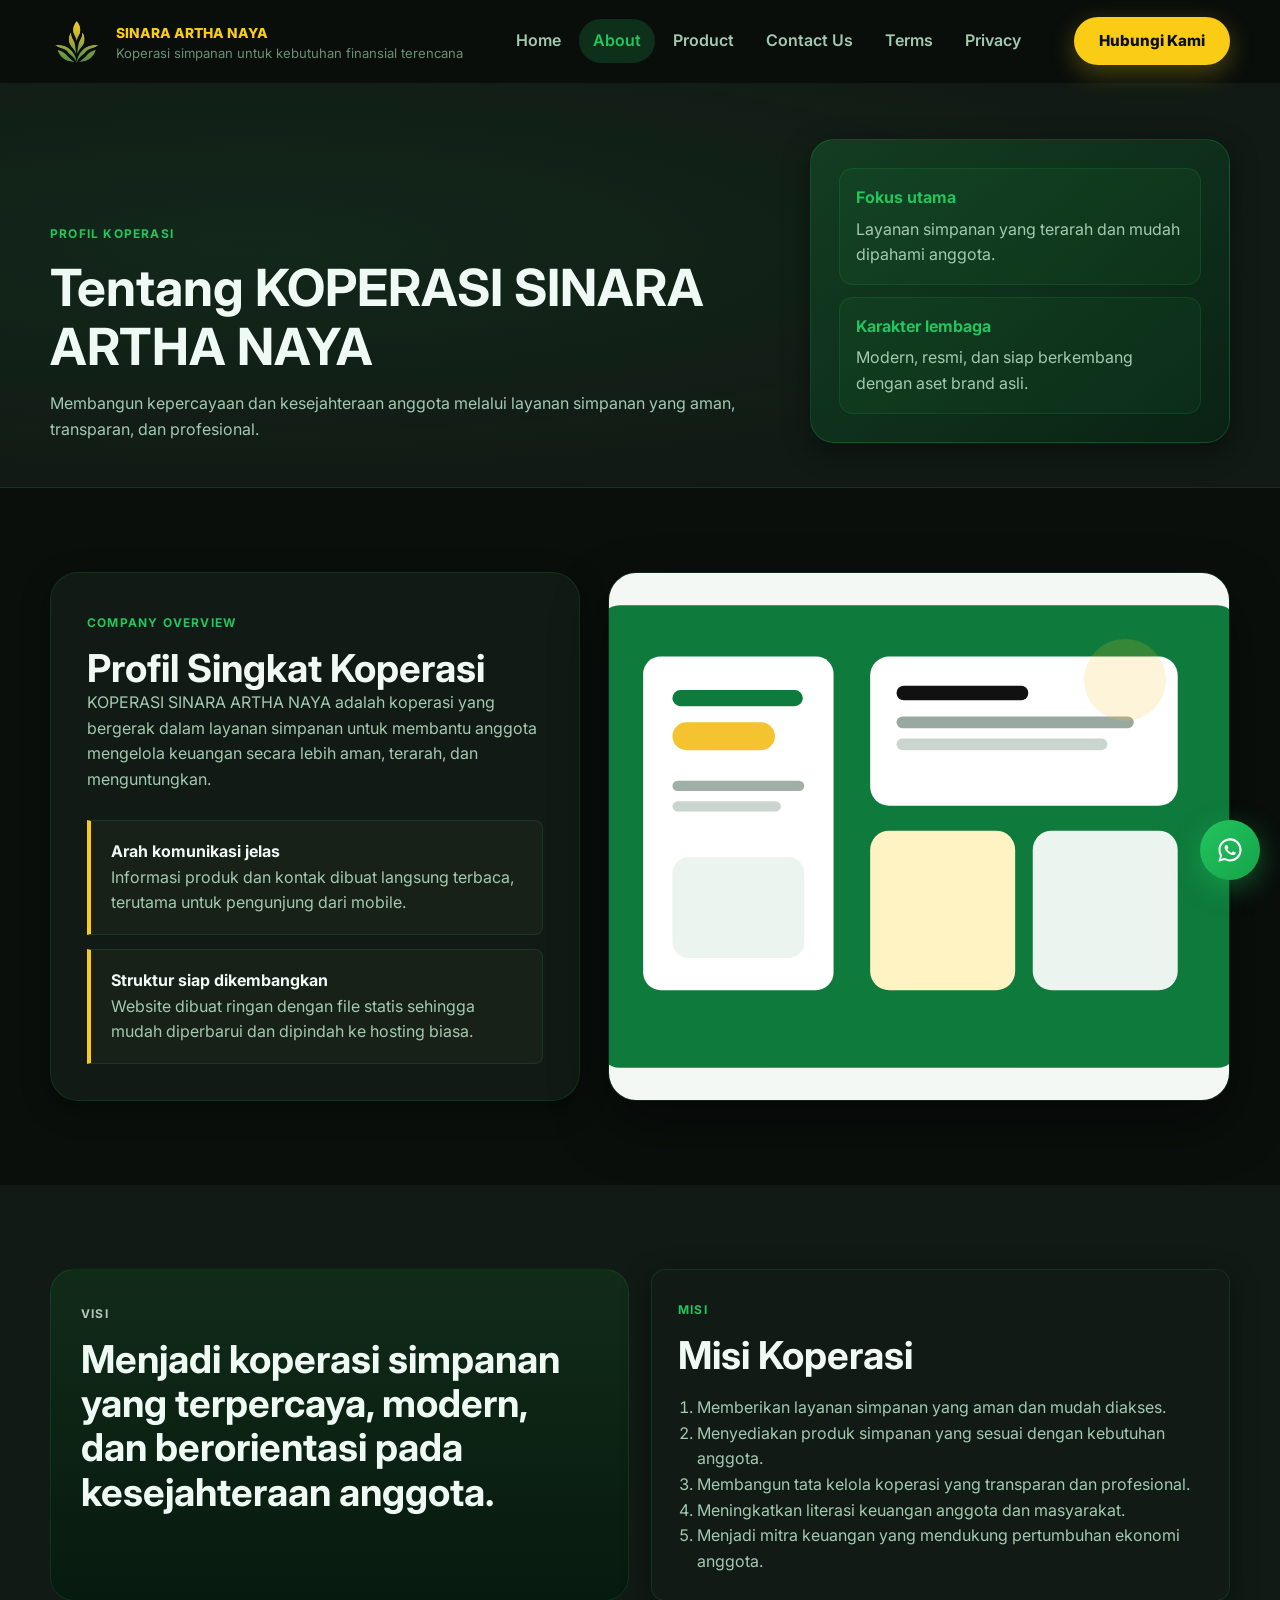
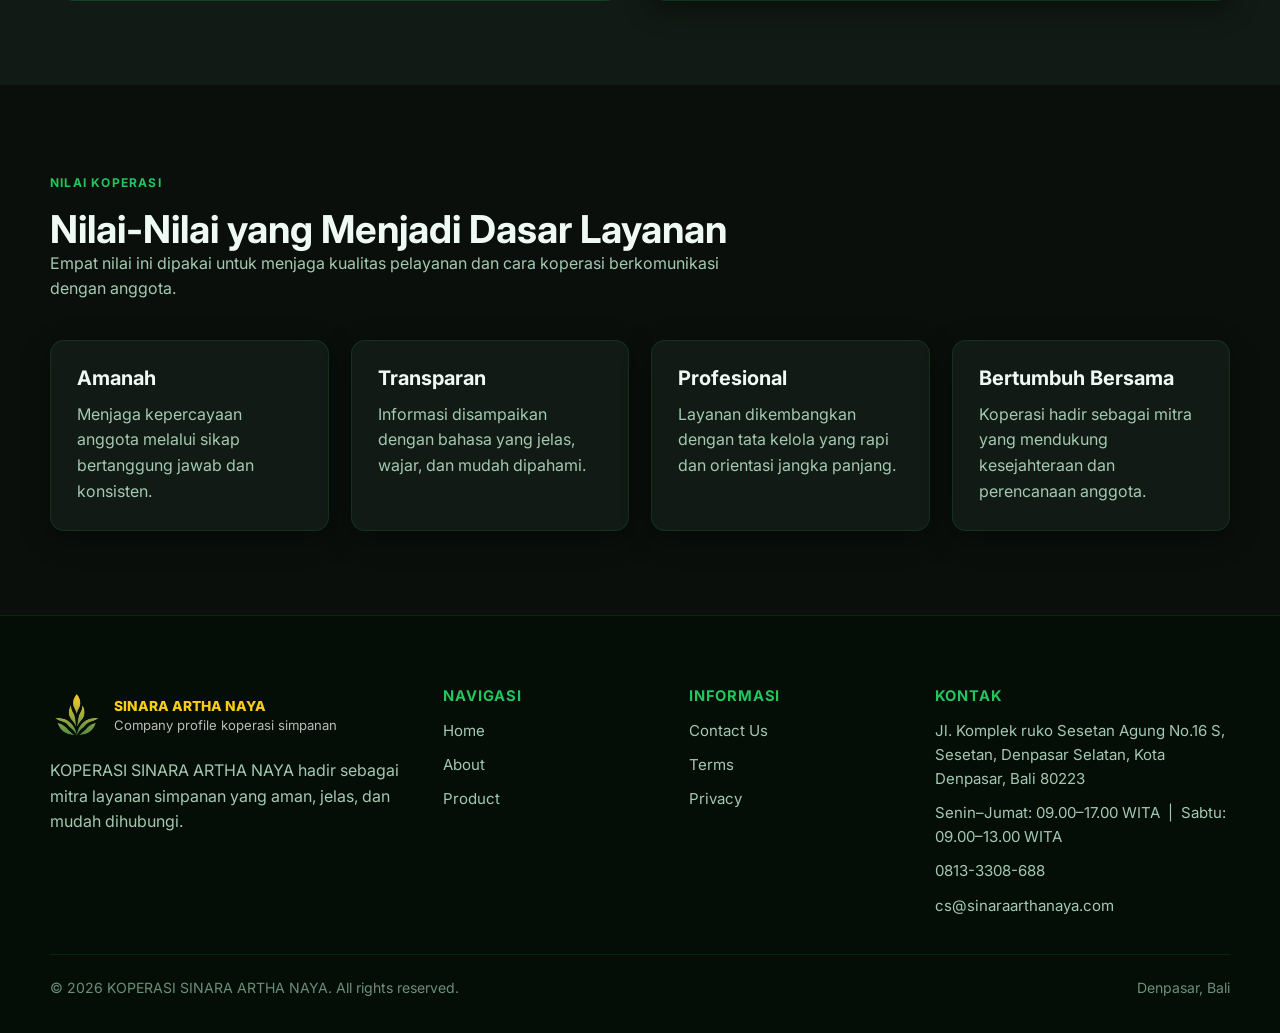
==== about.html @ d86b5fc8 "vfront end ver 1.0" ====
<!DOCTYPE html>
<html lang="id">
<head>
  <meta charset="UTF-8">
  <meta name="viewport" content="width=device-width, initial-scale=1.0">
  <title>About - KOPERASI SINARA ARTHA NAYA</title>
  <meta name="description" content="Pelajari profil, visi, misi, dan nilai-nilai KOPERASI SINARA ARTHA NAYA sebagai koperasi simpanan yang aman dan terpercaya.">
  <link rel="preconnect" href="https://fonts.googleapis.com">
  <link rel="preconnect" href="https://fonts.gstatic.com" crossorigin>
  <link href="https://fonts.googleapis.com/css2?family=Inter:wght@400;500;600;700;800&family=Poppins:wght@600;700&display=swap" rel="stylesheet">
  <link rel="stylesheet" href="css/style.css">
</head>
<body data-page="about">
  <a class="skip-link" href="#main-content">Lewati ke konten utama</a>
  <div class="page-shell">
    <div id="site-header-placeholder"></div>
    <main id="main-content">
      <section class="page-hero">
        <div class="container page-hero-grid">
          <div>
            <span class="eyebrow">Profil Koperasi</span>
            <h1>Tentang KOPERASI SINARA ARTHA NAYA</h1>
            <p style="margin-top:16px;max-width:700px;">Membangun kepercayaan dan kesejahteraan anggota melalui layanan simpanan yang aman, transparan, dan profesional.</p>
          </div>
          <aside class="page-hero-card">
            <div class="metric-stack">
              <div class="metric"><strong>Fokus utama</strong><p>Layanan simpanan yang terarah dan mudah dipahami anggota.</p></div>
              <div class="metric"><strong>Karakter lembaga</strong><p>Modern, resmi, dan siap berkembang dengan aset brand asli.</p></div>
            </div>
          </aside>
        </div>
      </section>
      <section class="section">
        <div class="container split-band">
          <div class="about-panel">
            <span class="eyebrow">Company Overview</span>
            <h2>Profil Singkat Koperasi</h2>
            <p>KOPERASI SINARA ARTHA NAYA adalah koperasi yang bergerak dalam layanan simpanan untuk membantu anggota mengelola keuangan secara lebih aman, terarah, dan menguntungkan.</p>
            <div class="feature-list" style="margin-top:28px;">
              <div class="feature-item"><strong class="text-strong">Arah komunikasi jelas</strong><p>Informasi produk dan kontak dibuat langsung terbaca, terutama untuk pengunjung dari mobile.</p></div>
              <div class="feature-item"><strong class="text-strong">Struktur siap dikembangkan</strong><p>Website dibuat ringan dengan file statis sehingga mudah diperbarui dan dipindah ke hosting biasa.</p></div>
            </div>
          </div>
          <div class="media-panel">
            <img src="assets/images/about-visual.svg" alt="Visual placeholder area untuk menampilkan foto kantor atau layanan koperasi" loading="lazy">
          </div>
        </div>
      </section>
      <section class="section section-muted">
        <div class="container grid-2">
          <article class="quote-block">
            <span class="eyebrow" style="color:rgba(255,255,255,0.72);">Visi</span>
            <h2>Menjadi koperasi simpanan yang terpercaya, modern, dan berorientasi pada kesejahteraan anggota.</h2>
          </article>
          <article class="card">
            <span class="eyebrow">Misi</span>
            <h2 style="margin-bottom:18px;">Misi Koperasi</h2>
            <ol>
              <li>Memberikan layanan simpanan yang aman dan mudah diakses.</li>
              <li>Menyediakan produk simpanan yang sesuai dengan kebutuhan anggota.</li>
              <li>Membangun tata kelola koperasi yang transparan dan profesional.</li>
              <li>Meningkatkan literasi keuangan anggota dan masyarakat.</li>
              <li>Menjadi mitra keuangan yang mendukung pertumbuhan ekonomi anggota.</li>
            </ol>
          </article>
        </div>
      </section>
      <section class="section">
        <div class="container">
          <div class="section-header">
            <span class="eyebrow">Nilai Koperasi</span>
            <h2>Nilai-Nilai yang Menjadi Dasar Layanan</h2>
            <p>Empat nilai ini dipakai untuk menjaga kualitas pelayanan dan cara koperasi berkomunikasi dengan anggota.</p>
          </div>
          <div class="grid-4">
            <article class="card"><h3>Amanah</h3><p style="margin-top:12px;">Menjaga kepercayaan anggota melalui sikap bertanggung jawab dan konsisten.</p></article>
            <article class="card"><h3>Transparan</h3><p style="margin-top:12px;">Informasi disampaikan dengan bahasa yang jelas, wajar, dan mudah dipahami.</p></article>
            <article class="card"><h3>Profesional</h3><p style="margin-top:12px;">Layanan dikembangkan dengan tata kelola yang rapi dan orientasi jangka panjang.</p></article>
            <article class="card"><h3>Bertumbuh Bersama</h3><p style="margin-top:12px;">Koperasi hadir sebagai mitra yang mendukung kesejahteraan dan perencanaan anggota.</p></article>
          </div>
        </div>
      </section>
    </main>
    <div id="site-footer-placeholder"></div>
  </div>
  <a class="whatsapp-float" data-default-whatsapp href="#" aria-label="Hubungi via WhatsApp">
    <svg viewBox="0 0 24 24" fill="currentColor" aria-hidden="true"><path d="M19.05 4.91A9.82 9.82 0 0 0 12.03 2C6.58 2 2.14 6.43 2.14 11.9c0 1.75.46 3.45 1.33 4.95L2 22l5.3-1.39a9.82 9.82 0 0 0 4.72 1.21h.01c5.45 0 9.89-4.43 9.89-9.9 0-2.64-1.03-5.11-2.87-6.99ZM12.03 20.1h-.01a8.2 8.2 0 0 1-4.16-1.14l-.3-.18-3.14.82.84-3.06-.2-.31a8.13 8.13 0 0 1-1.25-4.34c0-4.49 3.66-8.14 8.17-8.14 2.18 0 4.22.84 5.76 2.39a8.08 8.08 0 0 1 2.38 5.75c0 4.49-3.67 8.15-8.09 8.15Zm4.47-6.11c-.24-.12-1.42-.7-1.64-.78-.22-.08-.38-.12-.54.12-.16.23-.62.78-.76.94-.14.16-.28.18-.52.06-.24-.12-1-.37-1.91-1.17-.7-.63-1.17-1.41-1.31-1.65-.14-.23-.01-.36.11-.47.11-.11.24-.28.36-.42.12-.14.16-.24.24-.39.08-.16.04-.29-.02-.41-.06-.12-.54-1.3-.74-1.78-.2-.48-.4-.41-.54-.42h-.46c-.16 0-.41.06-.62.29-.21.23-.82.8-.82 1.95 0 1.15.84 2.26.96 2.41.12.16 1.65 2.53 4 3.54.56.24 1 .38 1.34.49.56.18 1.07.15 1.48.09.45-.07 1.42-.58 1.62-1.15.2-.57.2-1.06.14-1.15-.06-.09-.22-.15-.46-.27Z"/></svg>
  </a>
  <script src="js/main.js"></script>
</body>
</html>
---- css/style.css ----
/* ============================================================
   SINARA ARTHA NAYA — Dark Mode Design System
   Pola Warna: Hijau · Kuning · Putih di atas Dark Background
   ============================================================ */

/* 1. Root Variables */
:root {
  /* Brand Colors */
  --color-primary:        #22c55e;   /* hijau cerah */
  --color-primary-dark:  #16a34a;   /* hijau gelap */
  --color-primary-glow:  rgba(34, 197, 94, 0.18);
  --color-secondary:     #facc15;   /* kuning emas */
  --color-secondary-soft:rgba(250, 204, 21, 0.14);
  --color-secondary-glow:rgba(250, 204, 21, 0.28);

  /* Dark Surface Scale */
  --bg-base:    #0a0f0c;   /* paling gelap — body */
  --bg-surface: #111a14;   /* card / panel */
  --bg-raised:  #182118;   /* raised card */
  --bg-inset:   #0d1510;   /* form input */

  /* Text */
  --text-primary:  #f0faf4;
  --text-secondary:#a3c9b0;
  --text-muted:    #6b8f77;

  /* Borders */
  --color-border:  rgba(34, 197, 94, 0.14);
  --color-border-hover: rgba(34, 197, 94, 0.32);

  /* Whites */
  --color-white: #ffffff;
  --color-dark:  #0a0f0c;

  /* Legacy aliases (keep components working) */
  --color-gray:      var(--text-secondary);
  --color-light-gray:var(--bg-surface);

  /* Shadows */
  --shadow-soft: 0 24px 56px rgba(0, 0, 0, 0.48);
  --shadow-card: 0 8px 28px rgba(0, 0, 0, 0.40);

  /* Shape */
  --radius-sm: 8px;
  --radius-md: 14px;
  --radius-lg: 20px;

  /* Layout */
  --header-height:    82px;
  --container-width:  1180px;
  --transition:       180ms ease;
}

/* 2. Reset */
*, *::before, *::after { box-sizing: border-box; }
html { scroll-behavior: smooth; }

body {
  margin: 0;
  font-family: "Inter", "Poppins", Arial, sans-serif;
  font-size: 16px;
  line-height: 1.6;
  color: var(--text-primary);
  background: var(--bg-base);
}

img { display: block; max-width: 100%; }
a   { color: inherit; text-decoration: none; }
button, input, select, textarea { font: inherit; }
button { cursor: pointer; }
textarea { resize: vertical; }

:focus-visible {
  outline: 2px solid var(--color-secondary);
  outline-offset: 2px;
}

/* 3. Skip Link */
.skip-link {
  position: absolute; left: 16px; top: -48px;
  z-index: 1000; padding: 10px 14px;
  background: var(--color-primary); color: var(--color-dark);
  border-radius: var(--radius-sm); font-weight: 700;
}
.skip-link:focus { top: 16px; }

/* 4. Layout */
.page-shell { min-height: 100vh; }

.container {
  width: min(calc(100% - 32px), var(--container-width));
  margin: 0 auto;
}

.section { padding: 84px 0; }

.section-muted { background: var(--bg-surface); }

.section-header {
  max-width: 680px;
  margin-bottom: 38px;
}

/* 5. Typography */
.eyebrow {
  display: inline-block;
  margin-bottom: 14px;
  font-size: 12px; font-weight: 700;
  letter-spacing: 1.2px; text-transform: uppercase;
  color: var(--color-primary);
}

h1, h2, h3 { margin: 0; line-height: 1.15; color: var(--text-primary); }
h1 { font-size: clamp(2.2rem, 4vw, 4.2rem); }
h2 { font-size: clamp(1.8rem, 3vw, 2.8rem); }
h3 { font-size: 1.25rem; }

p {
  margin: 0;
  color: var(--text-secondary);
}

ul, ol {
  margin: 0;
  padding-left: 1.2rem;
  color: var(--text-secondary);
}

/* 6. Buttons */
.btn-row { display: flex; flex-wrap: wrap; gap: 14px; }

.btn {
  display: inline-flex; align-items: center; justify-content: center;
  min-height: 48px; padding: 0 24px;
  border-radius: 999px; border: 1px solid transparent;
  font-weight: 700; font-size: 0.95rem;
  transition:
    transform var(--transition),
    background-color var(--transition),
    border-color var(--transition),
    color var(--transition),
    box-shadow var(--transition);
}
.btn:hover { transform: translateY(-2px); }

/* Primary = kuning */
.btn-primary {
  background: var(--color-secondary);
  color: #0a0f0c;
  box-shadow: 0 10px 28px var(--color-secondary-glow);
}
.btn-primary:hover {
  background: #fbbf24;
  box-shadow: 0 14px 36px rgba(250, 204, 21, 0.4);
}

/* Outline = hijau border */
.btn-outline {
  background: transparent;
  border-color: var(--color-border-hover);
  color: var(--color-primary);
}
.btn-outline:hover {
  border-color: var(--color-primary);
  background: var(--color-primary-glow);
}

/* Dark = hijau solid */
.btn-dark {
  background: var(--color-primary);
  color: #0a0f0c;
  font-weight: 800;
}
.btn-dark:hover {
  background: var(--color-primary-dark);
}

/* Tombol CTA di header navbar — kuning */
.nav-actions .btn-dark {
  background: var(--color-secondary);
  color: #0a0f0c;
  box-shadow: 0 8px 24px var(--color-secondary-glow);
}
.nav-actions .btn-dark:hover {
  background: #fbbf24;
  box-shadow: 0 12px 32px rgba(250, 204, 21, 0.42);
}

/* 7. Header */
.site-header {
  position: sticky; top: 0; z-index: 200;
  background: rgba(10, 15, 12, 0.88);
  backdrop-filter: blur(16px);
  border-bottom: 1px solid transparent;
  transition: box-shadow var(--transition), border-color var(--transition);
}
.site-header.is-scrolled {
  box-shadow: 0 8px 32px rgba(0, 0, 0, 0.5);
  border-color: var(--color-border);
}

.nav-shell {
  min-height: var(--header-height);
  display: grid;
  grid-template-columns: auto 1fr auto;
  gap: 18px;
  align-items: center;
}

.brand { display: inline-flex; align-items: center; gap: 14px; min-width: 0; }
.brand-mark { width: 52px; height: 52px; flex: 0 0 auto; }
.brand-copy { min-width: 0; }
.brand-name {
  font-size: 0.86rem; font-weight: 800;
  color: var(--color-secondary); text-transform: uppercase;
}
.brand-legal {
  display: block; font-size: 0.82rem;
  color: var(--text-muted); line-height: 1.3;
}

.nav-menu { display: flex; justify-content: center; gap: 4px; }

.nav-link {
  padding: 9px 14px; border-radius: 999px;
  font-weight: 600; color: var(--text-secondary);
  transition: background-color var(--transition), color var(--transition);
}
.nav-link:hover,
.nav-link[aria-current="page"] {
  color: var(--color-primary);
  background: var(--color-primary-glow);
}

.nav-actions { display: inline-flex; align-items: center; gap: 12px; }

.menu-toggle {
  display: none; width: 46px; height: 46px; padding: 0;
  border: 1px solid var(--color-border);
  border-radius: 999px; background: var(--bg-surface);
}
.menu-toggle-bar {
  display: block; width: 18px; height: 2px;
  margin: 4px auto;
  background: var(--text-primary);
  transition: transform var(--transition), opacity var(--transition);
}

.mobile-panel { display: none; }

/* 8. Hero */
.hero {
  position: relative; overflow: hidden;
  padding: 48px 0 96px;
  background:
    radial-gradient(ellipse 70% 60% at 80% 20%, rgba(34, 197, 94, 0.10), transparent),
    radial-gradient(ellipse 50% 40% at 10% 80%, rgba(250, 204, 21, 0.06), transparent),
    var(--bg-base);
}

/* subtle dot-grid pattern */
.hero::before {
  content: "";
  position: absolute; inset: 0;
  background-image: radial-gradient(circle, rgba(34,197,94,0.12) 1px, transparent 1px);
  background-size: 32px 32px;
  mask-image: radial-gradient(ellipse 80% 80% at 50% 50%, black, transparent);
  pointer-events: none;
}

/* grid lines */
.hero::after {
  content: "";
  position: absolute; inset: 0;
  background-image:
    linear-gradient(rgba(34,197,94,0.04) 1px, transparent 1px),
    linear-gradient(90deg, rgba(34,197,94,0.04) 1px, transparent 1px);
  background-size: 68px 68px;
  pointer-events: none;
}

.hero-grid {
  position: relative; z-index: 1;
  display: grid;
  grid-template-columns: minmax(0, 1.02fr) minmax(0, 0.98fr);
  gap: 40px; align-items: center;
}

.hero-copy { padding-top: 18px; }
.hero-copy p { margin-top: 20px; max-width: 580px; font-size: 1.06rem; }

.hero-badges { display: flex; flex-wrap: wrap; gap: 10px; margin: 28px 0 30px; }

.hero-badge {
  display: inline-flex; align-items: center; gap: 8px;
  min-height: 38px; padding: 0 16px;
  border-radius: 999px;
  background: rgba(34, 197, 94, 0.08);
  border: 1px solid var(--color-border);
  color: var(--color-primary); font-weight: 600; font-size: 0.9rem;
}

.hero-visual { position: relative; min-height: 580px; }

.hero-panel {
  position: relative; height: 100%; padding: 28px;
  border-radius: 28px;
  background: linear-gradient(145deg, #112a1a 0%, #0a1a0f 100%);
  border: 1px solid var(--color-border);
  color: var(--text-primary);
  box-shadow: var(--shadow-soft);
  overflow: hidden;
}

.hero-panel::before,
.hero-panel::after {
  content: ""; position: absolute; border-radius: 50%;
}
.hero-panel::before {
  width: 260px; height: 260px; top: -60px; right: -60px;
  background: radial-gradient(circle, rgba(250,204,21,0.12), transparent 70%);
}
.hero-panel::after {
  width: 180px; height: 180px; left: -70px; bottom: -50px;
  background: radial-gradient(circle, rgba(34,197,94,0.14), transparent 70%);
}

.hero-panel-inner {
  position: relative; z-index: 1;
  display: grid; gap: 18px; height: 100%;
}

.hero-card {
  padding: 18px;
  border-radius: var(--radius-md);
  background: rgba(34, 197, 94, 0.06);
  border: 1px solid var(--color-border);
}
.hero-card strong { color: var(--text-primary); }

.hero-product-stack { display: grid; gap: 12px; }

.hero-product {
  display: grid;
  grid-template-columns: 100px 1fr; gap: 14px;
  padding: 16px; border-radius: var(--radius-md);
  background: var(--bg-raised);
  border: 1px solid var(--color-border);
}
.hero-product-label {
  display: inline-flex; align-items: center; justify-content: center;
  border-radius: 10px;
  background: var(--color-secondary-soft);
  color: var(--color-secondary);
  font-size: 0.76rem; font-weight: 800; text-transform: uppercase;
}
.hero-product-name { color: var(--text-primary); font-size: 1rem; }
.hero-product p { color: var(--text-muted); font-size: 0.9rem; }

.hero-stats { display: grid; grid-template-columns: repeat(3, 1fr); gap: 12px; }

.hero-stat {
  padding: 14px; border-radius: var(--radius-md);
  background: rgba(34,197,94,0.05);
  border: 1px solid var(--color-border);
}
.hero-stat strong { color: var(--color-primary); display: block; }
.hero-stat span { font-size: 0.82rem; color: var(--text-muted); }

/* 9. Grid Layouts */
.grid-4, .grid-3, .grid-2 { display: grid; gap: 22px; }
.grid-4 { grid-template-columns: repeat(4, minmax(0, 1fr)); }
.grid-3 { grid-template-columns: repeat(3, minmax(0, 1fr)); }
.grid-2 { grid-template-columns: repeat(2, minmax(0, 1fr)); }

/* 10. Cards */
.card {
  padding: 26px;
  border-radius: var(--radius-md);
  background: var(--bg-surface);
  border: 1px solid var(--color-border);
  box-shadow: var(--shadow-card);
  transition: border-color var(--transition), transform var(--transition);
}
.card:hover {
  border-color: var(--color-border-hover);
  transform: translateY(-3px);
}
.card h3 { color: var(--text-primary); }
.card strong { color: var(--text-primary); }

/* Benefit card accent bar */
.benefit-card { position: relative; overflow: hidden; }
.benefit-card::after {
  content: ""; position: absolute; inset: auto 0 0;
  height: 3px;
  background: linear-gradient(90deg, var(--color-secondary), var(--color-primary));
}

.card-icon {
  width: 52px; height: 52px;
  display: inline-flex; align-items: center; justify-content: center;
  margin-bottom: 18px; border-radius: 14px;
  background: var(--color-primary-glow);
  color: var(--color-primary);
}
.card-icon svg { width: 24px; height: 24px; }

/* Product card */
.product-card { display: grid; gap: 18px; }
.product-card-top {
  display: flex; align-items: flex-start;
  justify-content: space-between; gap: 12px;
}

.product-pill {
  display: inline-flex; align-items: center;
  min-height: 32px; padding: 0 14px; border-radius: 999px;
  background: var(--color-secondary-soft);
  color: var(--color-secondary);
  font-size: 0.76rem; font-weight: 800; text-transform: uppercase;
  border: 1px solid rgba(250,204,21,0.2);
}

/* Highlight list */
.highlight-list { display: grid; gap: 10px; padding: 0; list-style: none; }
.highlight-list li {
  position: relative; padding-left: 22px;
  color: var(--text-secondary);
}
.highlight-list li::before {
  content: ""; position: absolute; left: 0; top: 0.72em;
  width: 8px; height: 8px; border-radius: 50%;
  background: var(--color-secondary);
}

/* Split band (About preview) */
.split-band {
  display: grid;
  grid-template-columns: minmax(0, 0.92fr) minmax(0, 1.08fr);
  gap: 28px; align-items: stretch;
}

.media-panel {
  min-height: 100%; border-radius: 28px; overflow: hidden;
  box-shadow: var(--shadow-soft);
  border: 1px solid var(--color-border);
}
.media-panel img { width: 100%; height: 100%; object-fit: cover; }

.about-panel {
  padding: 36px; border-radius: 28px;
  background: var(--bg-surface);
  border: 1px solid var(--color-border);
  box-shadow: var(--shadow-card);
}

/* CTA Band */
.cta-band {
  padding: 48px;
  border-radius: 28px;
  background:
    radial-gradient(ellipse 60% 80% at 90% 50%, rgba(250,204,21,0.10), transparent),
    linear-gradient(135deg, #0e2818, #071a0f);
  border: 1px solid rgba(34,197,94,0.2);
  box-shadow: 0 0 60px rgba(34,197,94,0.08);
  color: var(--text-primary);
}
.cta-band p, .cta-band .eyebrow { color: var(--text-secondary); }

/* Feature list */
.feature-list { display: grid; gap: 14px; }
.feature-item {
  padding: 18px 20px;
  border-left: 4px solid var(--color-secondary);
  border-radius: 0 var(--radius-sm) var(--radius-sm) 0;
  background: var(--bg-raised);
  border-top: 1px solid var(--color-border);
  border-right: 1px solid var(--color-border);
  border-bottom: 1px solid var(--color-border);
}

/* Quote block */
.quote-block {
  padding: 30px; border-radius: 24px;
  background: linear-gradient(180deg, #112b19 0%, #071a0f 100%);
  border: 1px solid var(--color-border);
}
.quote-block p, .quote-block li { color: var(--text-secondary); }

/* Page hero (inner pages) */
.page-hero {
  padding: 56px 0 44px;
  background:
    radial-gradient(ellipse 80% 60% at 20% 40%, rgba(34,197,94,0.08), transparent),
    var(--bg-surface);
  border-bottom: 1px solid var(--color-border);
}
.page-hero-grid {
  display: grid;
  grid-template-columns: minmax(0, 1fr) minmax(280px, 420px);
  gap: 32px; align-items: end;
}
.page-hero-card {
  padding: 28px; border-radius: 24px;
  background: linear-gradient(140deg, #133d22, #0a2214);
  border: 1px solid rgba(34,197,94,0.2);
  box-shadow: var(--shadow-card);
}
.page-hero-card p { color: var(--text-secondary); }

.metric-stack { display: grid; gap: 12px; }
.metric {
  padding: 16px; border-radius: var(--radius-md);
  background: rgba(34,197,94,0.06);
  border: 1px solid var(--color-border);
}
.metric strong { display: block; margin-bottom: 6px; color: var(--color-primary); }

/* Comparison table */
.comparison-table {
  width: 100%; border-collapse: collapse;
  overflow: hidden; border-radius: 18px;
  box-shadow: var(--shadow-card);
  border: 1px solid var(--color-border);
}
.comparison-table th,
.comparison-table td {
  padding: 16px 18px;
  border-bottom: 1px solid var(--color-border);
  text-align: left;
  color: var(--text-secondary);
}
.comparison-table thead {
  background: linear-gradient(90deg, var(--color-primary-dark), #0d4a22);
  color: var(--text-primary);
}
.comparison-table thead th { color: var(--text-primary); }
.comparison-table tbody tr { background: var(--bg-surface); }
.comparison-table tbody tr:nth-child(even) { background: var(--bg-raised); }
.comparison-table tbody tr:last-child td { border-bottom: 0; }

/* 11. Forms / Contact */
.contact-grid {
  display: grid;
  grid-template-columns: minmax(0, 0.88fr) minmax(0, 1.12fr);
  gap: 28px; align-items: start;
}

.contact-card {
  padding: 26px; border-radius: 18px;
  background: var(--bg-surface);
  border: 1px solid var(--color-border);
  box-shadow: var(--shadow-card);
}

.contact-list { display: grid; gap: 18px; }
.contact-item strong { display: block; margin-bottom: 6px; color: var(--color-primary); }

.form-grid { display: grid; gap: 18px; }
.field-row { display: grid; gap: 8px; }
.field-row label { font-weight: 700; color: var(--text-primary); }

.field-row input,
.field-row select,
.field-row textarea {
  width: 100%; min-height: 48px; padding: 12px 14px;
  border: 1px solid var(--color-border);
  border-radius: 12px;
  background: var(--bg-inset);
  color: var(--text-primary);
  transition: border-color var(--transition);
}
.field-row input:focus,
.field-row select:focus,
.field-row textarea:focus {
  outline: none;
  border-color: var(--color-primary);
  box-shadow: 0 0 0 3px var(--color-primary-glow);
}
.field-row input::placeholder,
.field-row textarea::placeholder { color: var(--text-muted); }
.field-row textarea { min-height: 132px; }
.field-row select option { background: var(--bg-surface); }

.field-help { font-size: 0.92rem; color: var(--text-muted); }
.form-error { color: #f87171; font-size: 0.92rem; }

.map-frame {
  width: 100%; min-height: 380px; border: 0;
  border-radius: 20px; box-shadow: var(--shadow-card);
  border: 1px solid var(--color-border);
}

/* 12. Legal pages */
.legal-layout { display: grid; gap: 22px; }
.legal-card {
  padding: 26px; border-radius: 18px;
  background: var(--bg-surface);
  border: 1px solid var(--color-border);
}
.legal-card h3 { color: var(--color-primary); margin-bottom: 14px; }
.legal-card ul { display: grid; gap: 10px; }

/* 13. Footer */
.site-footer {
  padding: 72px 0 34px;
  background: #050d07;
  border-top: 1px solid var(--color-border);
  color: var(--text-secondary);
}

.footer-grid {
  display: grid;
  grid-template-columns: minmax(0, 1.25fr) repeat(2, minmax(0, 0.75fr)) minmax(0, 1fr);
  gap: 24px;
}

.footer-title {
  margin-bottom: 14px;
  color: var(--color-primary);
  font-size: 0.92rem; font-weight: 700;
  text-transform: uppercase; letter-spacing: 0.8px;
}

.footer-brand {
  display: inline-flex; align-items: center;
  gap: 12px; margin-bottom: 18px;
}

.footer-nav,
.footer-contact { display: grid; gap: 10px; }

.footer-nav a,
.footer-contact a,
.footer-contact span {
  color: var(--text-secondary); font-size: 0.94rem;
  transition: color var(--transition);
}
.footer-nav a:hover,
.footer-contact a:hover { color: var(--color-primary); }

.footer-bottom {
  display: flex; flex-wrap: wrap;
  justify-content: space-between; gap: 14px;
  margin-top: 36px; padding-top: 22px;
  border-top: 1px solid rgba(34,197,94,0.12);
  font-size: 0.88rem; color: var(--text-muted);
}

/* 14. WhatsApp float */
.whatsapp-float {
  position: fixed; right: 20px; bottom: 20px; z-index: 220;
  display: inline-flex; align-items: center; justify-content: center;
  width: 60px; height: 60px; border-radius: 50%;
  background: linear-gradient(135deg, #22c55e, #16a34a);
  color: #fff;
  box-shadow: 0 8px 28px rgba(34,197,94,0.40);
  transition: transform var(--transition), box-shadow var(--transition);
}
.whatsapp-float:hover {
  transform: scale(1.08);
  box-shadow: 0 12px 36px rgba(34,197,94,0.55);
}
.whatsapp-float svg { width: 28px; height: 28px; }

/* 15. Utilities */
.no-scroll { overflow: hidden; }
.text-strong { color: var(--text-primary); font-weight: 700; }
.utility-note { font-size: 0.94rem; color: var(--text-muted); }

/* 16. Responsive — Tablet / Mobile */
@media (max-width: 991px) {
  :root { --header-height: 72px; }

  .nav-shell { grid-template-columns: 1fr auto; }
  .nav-menu,
  .nav-actions .btn { display: none; }

  .menu-toggle {
    display: inline-flex;
    align-items: center; justify-content: center;
  }

  .mobile-panel {
    display: grid;
    grid-template-rows: 0fr;
    transition: grid-template-rows var(--transition);
    border-top: 1px solid var(--color-border);
    background: var(--bg-surface);
  }
  .mobile-panel.is-open { grid-template-rows: 1fr; }
  .mobile-panel-inner { overflow: hidden; }

  .mobile-nav {
    display: grid; gap: 6px; padding: 14px 0 18px;
  }
  .mobile-nav .nav-link { padding: 14px 12px; border-radius: 14px; }
  .mobile-cta { margin-top: 10px; }

  .hero-grid,
  .split-band,
  .page-hero-grid,
  .contact-grid,
  .grid-4,
  .grid-3,
  .grid-2 { grid-template-columns: 1fr; }

  .hero-visual { min-height: auto; }
  .hero-stats { grid-template-columns: 1fr; }

  .footer-grid { grid-template-columns: 1fr 1fr; }
}

@media (max-width: 575px) {
  .section { padding: 68px 0; }

  .container { width: min(calc(100% - 24px), var(--container-width)); }

  .brand-name, .brand-legal { font-size: 0.78rem; }

  .hero { padding: 24px 0 72px; }
  .hero-copy p { font-size: 1rem; }

  .hero-panel,
  .about-panel,
  .cta-band,
  .page-hero-card { padding: 22px; }

  .hero-product { grid-template-columns: 1fr; }
  .product-card-top { flex-direction: column; }

  .comparison-table {
    display: block; overflow-x: auto; white-space: nowrap;
  }

  .footer-grid { grid-template-columns: 1fr; }
  .footer-bottom { flex-direction: column; }
}
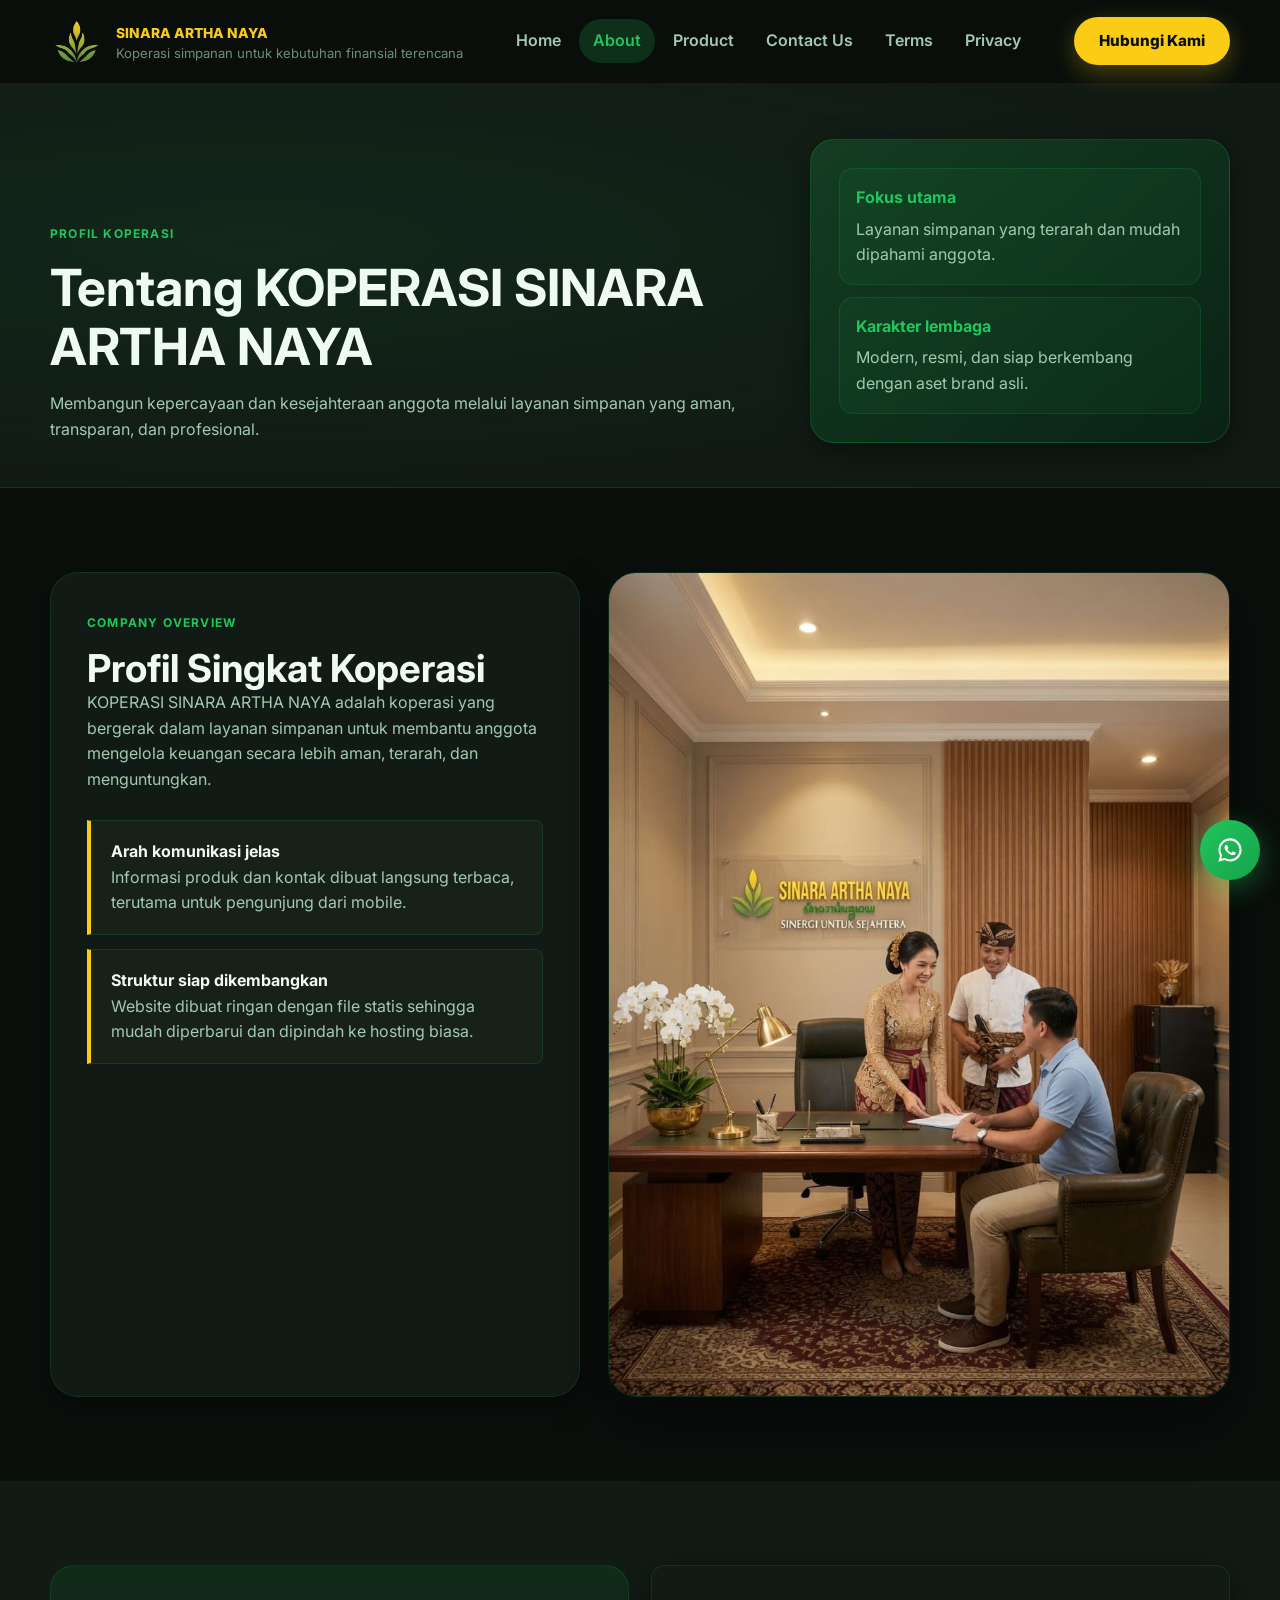
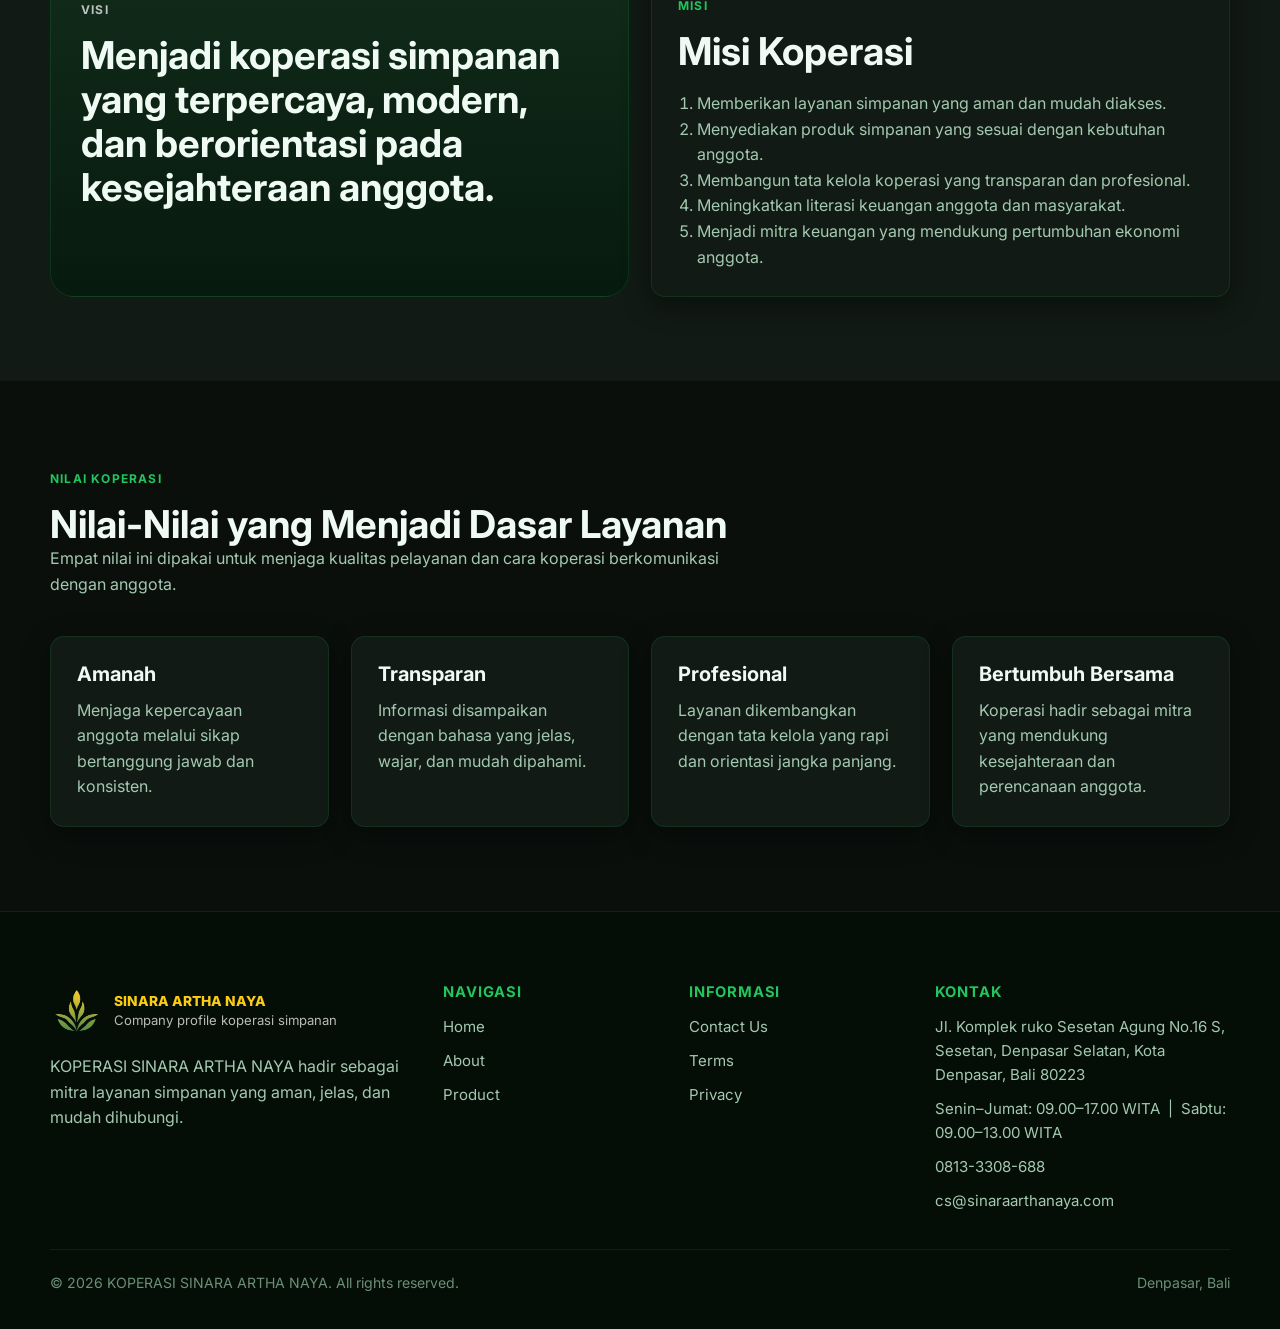
==== commit fa4021c6: "ganti image ruang kerja kantor jpg" ====
--- a/about.html
+++ b/about.html
@@ -42,7 +42,7 @@
             </div>
           </div>
           <div class="media-panel">
-            <img src="assets/images/about-visual.svg" alt="Visual placeholder area untuk menampilkan foto kantor atau layanan koperasi" loading="lazy">
+            <img src="assets/images/ruang_kantor_kerja.jpg" alt="Ruang kantor KOPERASI SINARA ARTHA NAYA" loading="lazy">
           </div>
         </div>
       </section>
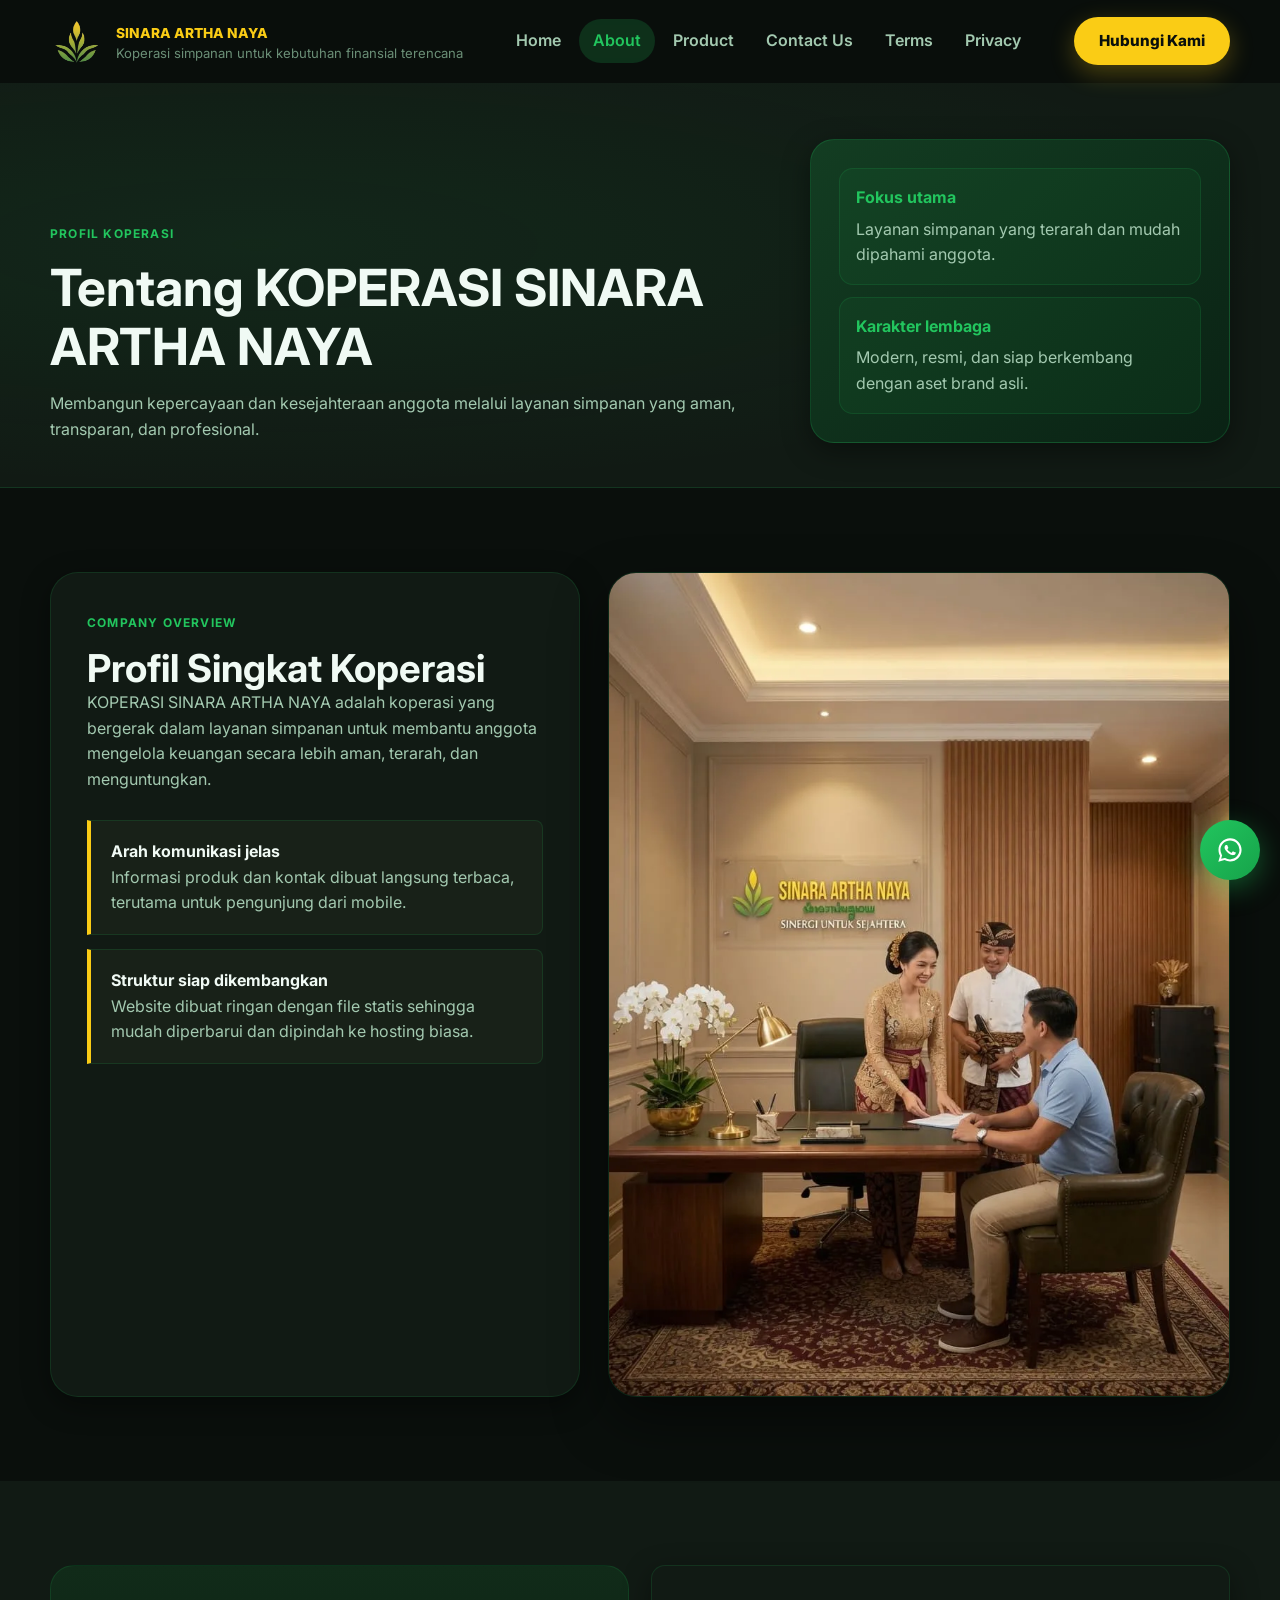
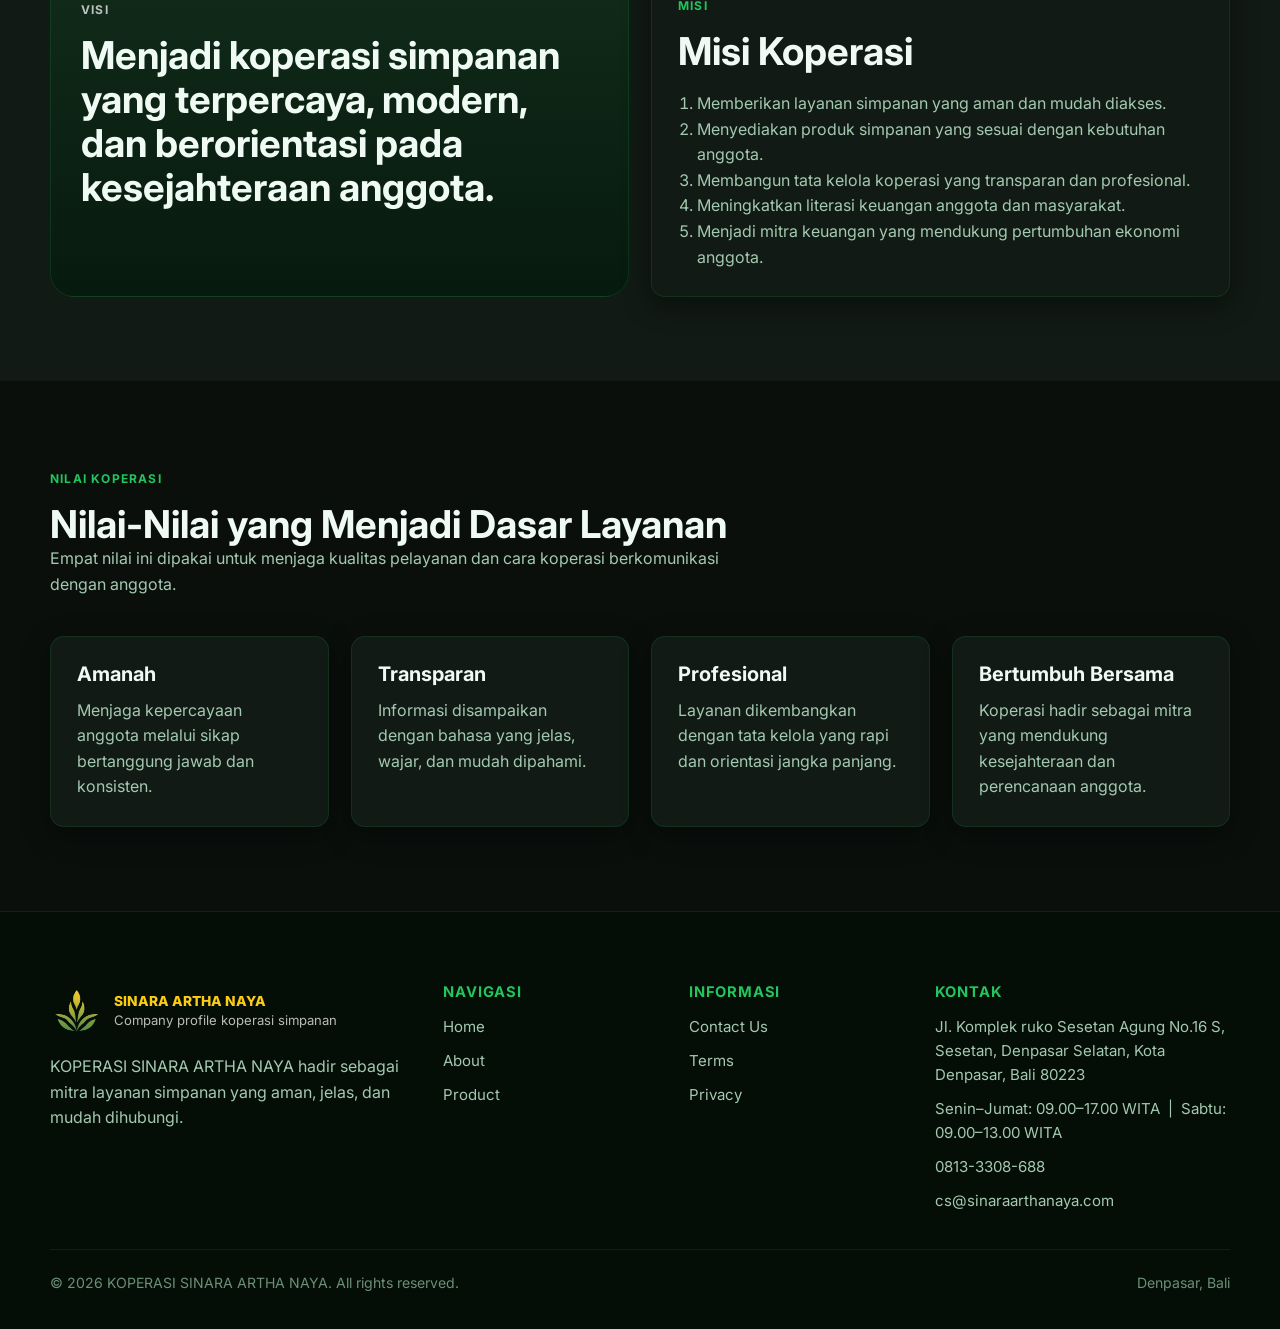
==== commit 78a0370b: "update: code html for prtforma" ====
--- a/about.html
+++ b/about.html
@@ -7,13 +7,57 @@
   <meta name="description" content="Pelajari profil, visi, misi, dan nilai-nilai KOPERASI SINARA ARTHA NAYA sebagai koperasi simpanan yang aman dan terpercaya.">
   <link rel="preconnect" href="https://fonts.googleapis.com">
   <link rel="preconnect" href="https://fonts.gstatic.com" crossorigin>
-  <link href="https://fonts.googleapis.com/css2?family=Inter:wght@400;500;600;700;800&family=Poppins:wght@600;700&display=swap" rel="stylesheet">
+  <link rel="preload" href="https://fonts.googleapis.com/css2?family=Inter:wght@400;500;600;700;800&family=Poppins:wght@600;700&display=swap" as="style" onload="this.onload=null;this.rel='stylesheet'">
+  <noscript>
+    <link href="https://fonts.googleapis.com/css2?family=Inter:wght@400;500;600;700;800&family=Poppins:wght@600;700&display=swap" rel="stylesheet">
+  </noscript>
   <link rel="stylesheet" href="css/style.css">
 </head>
 <body data-page="about">
   <a class="skip-link" href="#main-content">Lewati ke konten utama</a>
   <div class="page-shell">
-    <div id="site-header-placeholder"></div>
+    <header class="site-header">
+      <div class="container">
+        <div class="nav-shell">
+          <a class="brand" href="index.html" aria-label="Beranda KOPERASI SINARA ARTHA NAYA">
+            <img class="brand-mark" src="assets/logo/logo.png" alt="Logo SINARA ARTHA NAYA">
+            <span class="brand-copy">
+              <span class="brand-name">SINARA ARTHA NAYA</span>
+              <span class="brand-legal">Koperasi simpanan untuk kebutuhan finansial terencana</span>
+            </span>
+          </a>
+          <nav class="nav-menu" aria-label="Navigasi utama">
+            <a class="nav-link" data-page-link="home" href="index.html">Home</a>
+            <a class="nav-link" data-page-link="about" href="about.html">About</a>
+            <a class="nav-link" data-page-link="product" href="product.html">Product</a>
+            <a class="nav-link" data-page-link="contact" href="contact.html">Contact Us</a>
+            <a class="nav-link" data-page-link="terms" href="terms.html">Terms</a>
+            <a class="nav-link" data-page-link="privacy" href="privacy.html">Privacy</a>
+          </nav>
+          <div class="nav-actions">
+            <a class="btn btn-dark" data-default-whatsapp href="#">Hubungi Kami</a>
+            <button class="menu-toggle" data-menu-toggle aria-expanded="false" aria-label="Buka menu navigasi">
+              <span class="menu-toggle-bar"></span>
+              <span class="menu-toggle-bar"></span>
+              <span class="menu-toggle-bar"></span>
+            </button>
+          </div>
+        </div>
+        <div class="mobile-panel" data-mobile-panel>
+          <div class="mobile-panel-inner">
+            <nav class="mobile-nav" aria-label="Navigasi mobile">
+              <a class="nav-link" data-page-link="home" href="index.html">Home</a>
+              <a class="nav-link" data-page-link="about" href="about.html">About</a>
+              <a class="nav-link" data-page-link="product" href="product.html">Product</a>
+              <a class="nav-link" data-page-link="contact" href="contact.html">Contact Us</a>
+              <a class="nav-link" data-page-link="terms" href="terms.html">Terms</a>
+              <a class="nav-link" data-page-link="privacy" href="privacy.html">Privacy</a>
+              <a class="btn btn-dark mobile-cta" data-default-whatsapp href="#">Hubungi via WhatsApp</a>
+            </nav>
+          </div>
+        </div>
+      </div>
+    </header>
     <main id="main-content">
       <section class="page-hero">
         <div class="container page-hero-grid">
@@ -42,7 +86,7 @@
             </div>
           </div>
           <div class="media-panel">
-            <img src="assets/images/ruang_kantor_kerja.jpg" alt="Ruang kantor KOPERASI SINARA ARTHA NAYA" loading="lazy">
+            <img src="assets/images/ruang_kantor_kerja.webp" alt="Ruang kantor KOPERASI SINARA ARTHA NAYA" loading="lazy">
           </div>
         </div>
       </section>
@@ -81,7 +125,52 @@
         </div>
       </section>
     </main>
-    <div id="site-footer-placeholder"></div>
+    <footer class="site-footer">
+      <div class="container">
+        <div class="footer-grid">
+          <div>
+            <div class="footer-brand">
+              <img class="brand-mark" src="assets/logo/logo.png" alt="Logo SINARA ARTHA NAYA">
+              <div>
+                <div class="brand-name" style="color:#facc15;">SINARA ARTHA NAYA</div>
+                <div class="brand-legal" style="color:rgba(255,255,255,0.72);">Company profile koperasi simpanan</div>
+              </div>
+            </div>
+            <p>KOPERASI SINARA ARTHA NAYA hadir sebagai mitra layanan simpanan yang aman, jelas, dan mudah dihubungi.</p>
+          </div>
+          <div>
+            <h3 class="footer-title">Navigasi</h3>
+            <div class="footer-nav">
+              <a href="index.html">Home</a>
+              <a href="about.html">About</a>
+              <a href="product.html">Product</a>
+            </div>
+          </div>
+          <div>
+            <h3 class="footer-title">Informasi</h3>
+            <div class="footer-nav">
+              <a href="contact.html">Contact Us</a>
+              <a href="terms.html">Terms</a>
+              <a href="privacy.html">Privacy</a>
+            </div>
+          </div>
+          <div>
+            <h3 class="footer-title">Kontak</h3>
+            <div class="footer-contact">
+              <span>Jl. Komplek ruko Sesetan Agung No.16 S, Sesetan, Denpasar Selatan, Kota Denpasar, Bali 80223</span>
+              <!-- TODO: Konfirmasi ulang jam operasional resmi koperasi -->
+              <span>Senin–Jumat: 09.00–17.00 WITA &nbsp;|&nbsp; Sabtu: 09.00–13.00 WITA</span>
+              <a href="https://wa.me/628133308688">0813-3308-688</a>
+              <a href="mailto:cs@sinaraarthanaya.com">cs@sinaraarthanaya.com</a>
+            </div>
+          </div>
+        </div>
+        <div class="footer-bottom">
+          <span>&copy; 2026 KOPERASI SINARA ARTHA NAYA. All rights reserved.</span>
+          <span>Denpasar, Bali</span>
+        </div>
+      </div>
+    </footer>
   </div>
   <a class="whatsapp-float" data-default-whatsapp href="#" aria-label="Hubungi via WhatsApp">
     <svg viewBox="0 0 24 24" fill="currentColor" aria-hidden="true"><path d="M19.05 4.91A9.82 9.82 0 0 0 12.03 2C6.58 2 2.14 6.43 2.14 11.9c0 1.75.46 3.45 1.33 4.95L2 22l5.3-1.39a9.82 9.82 0 0 0 4.72 1.21h.01c5.45 0 9.89-4.43 9.89-9.9 0-2.64-1.03-5.11-2.87-6.99ZM12.03 20.1h-.01a8.2 8.2 0 0 1-4.16-1.14l-.3-.18-3.14.82.84-3.06-.2-.31a8.13 8.13 0 0 1-1.25-4.34c0-4.49 3.66-8.14 8.17-8.14 2.18 0 4.22.84 5.76 2.39a8.08 8.08 0 0 1 2.38 5.75c0 4.49-3.67 8.15-8.09 8.15Zm4.47-6.11c-.24-.12-1.42-.7-1.64-.78-.22-.08-.38-.12-.54.12-.16.23-.62.78-.76.94-.14.16-.28.18-.52.06-.24-.12-1-.37-1.91-1.17-.7-.63-1.17-1.41-1.31-1.65-.14-.23-.01-.36.11-.47.11-.11.24-.28.36-.42.12-.14.16-.24.24-.39.08-.16.04-.29-.02-.41-.06-.12-.54-1.3-.74-1.78-.2-.48-.4-.41-.54-.42h-.46c-.16 0-.41.06-.62.29-.21.23-.82.8-.82 1.95 0 1.15.84 2.26.96 2.41.12.16 1.65 2.53 4 3.54.56.24 1 .38 1.34.49.56.18 1.07.15 1.48.09.45-.07 1.42-.58 1.62-1.15.2-.57.2-1.06.14-1.15-.06-.09-.22-.15-.46-.27Z"/></svg>
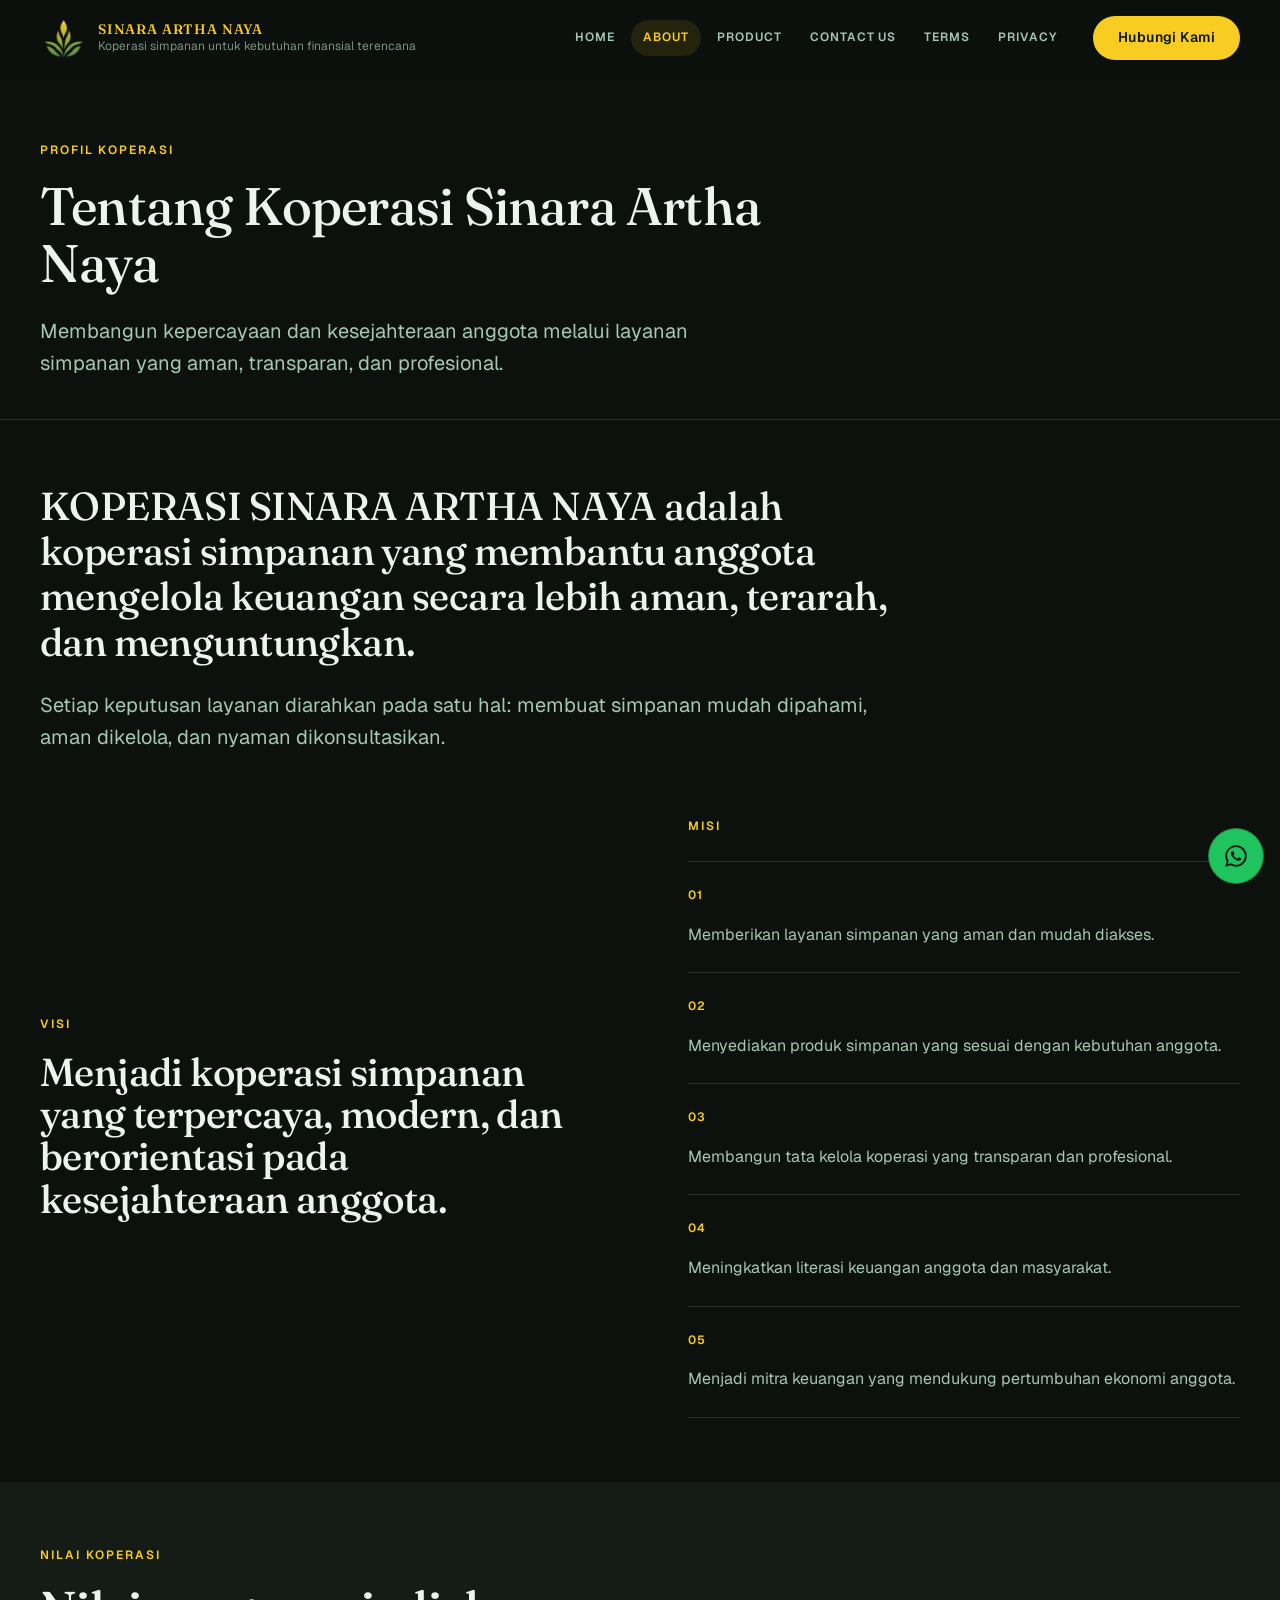
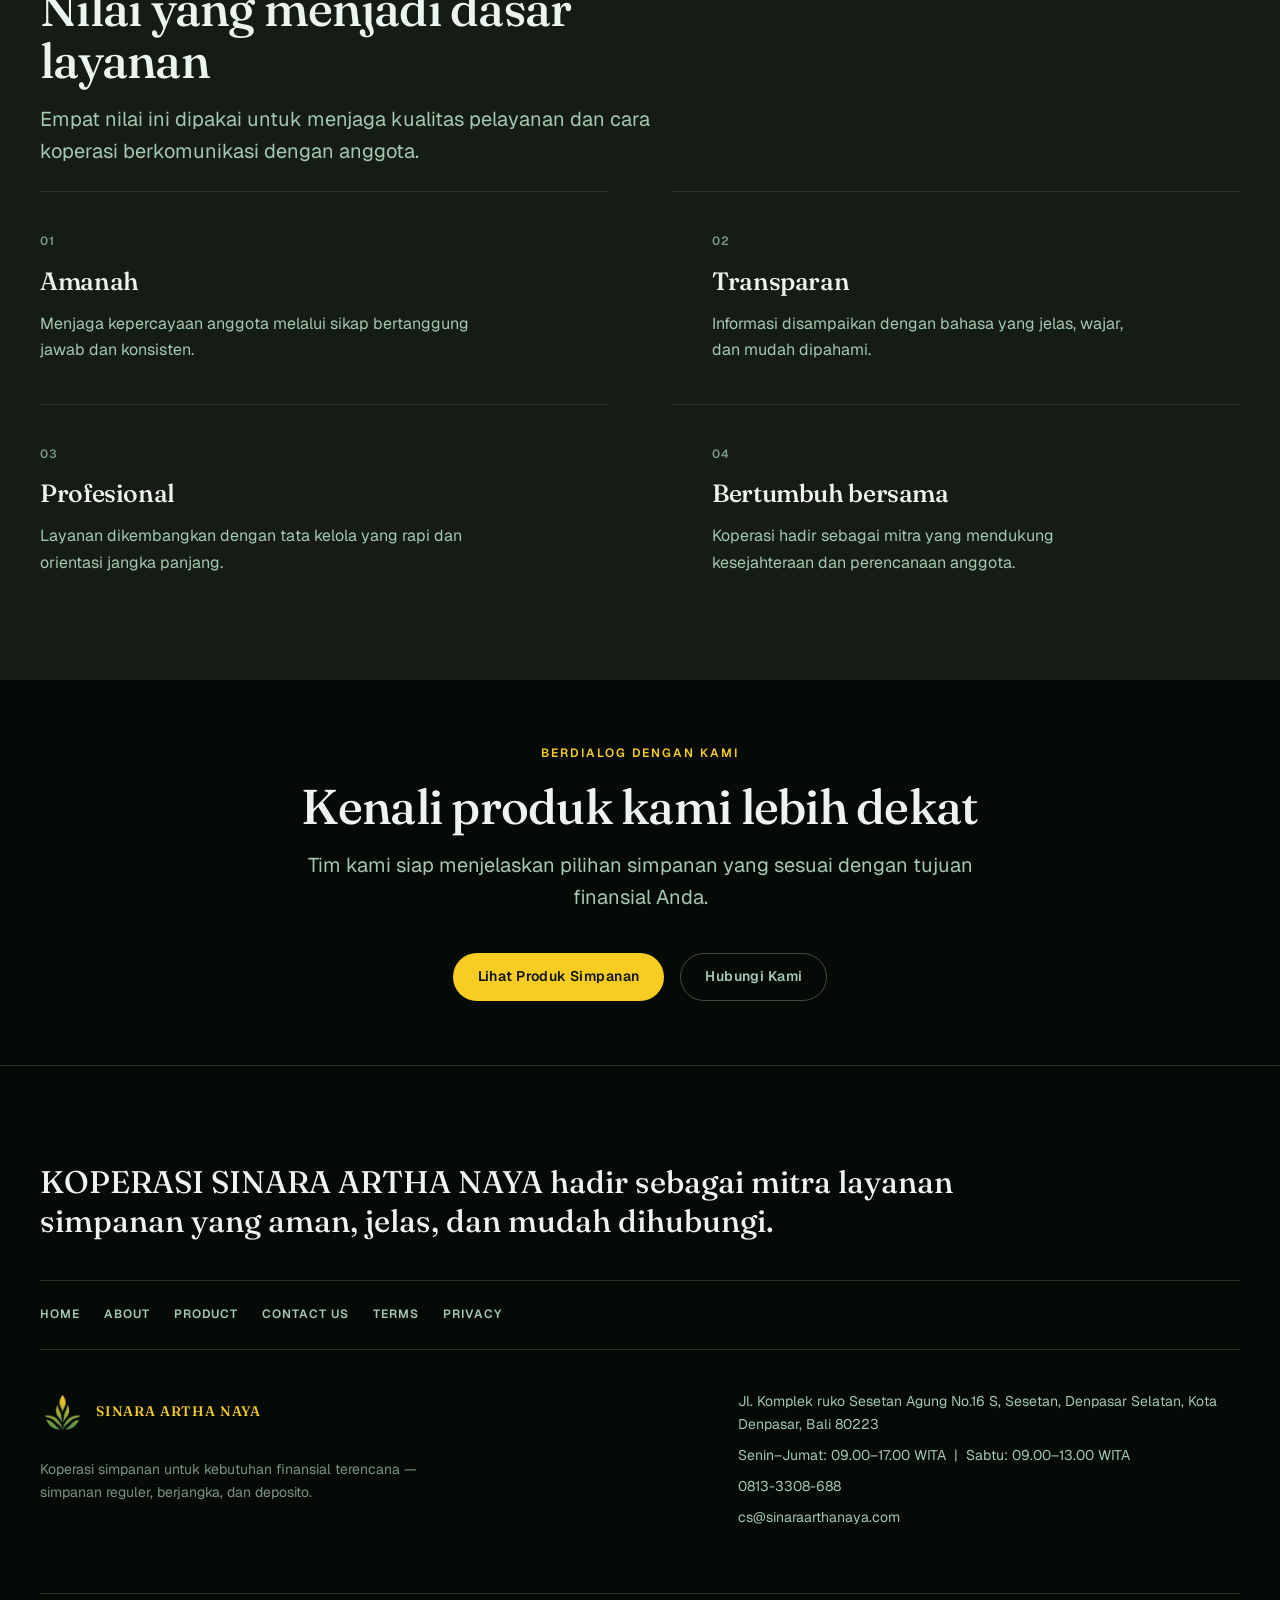
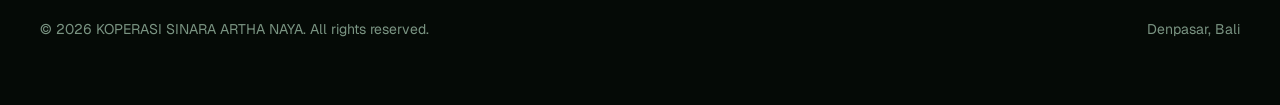
==== commit 48fbdfed: "redesain home" ====
--- a/about.html
+++ b/about.html
@@ -1,26 +1,30 @@
 <!DOCTYPE html>
 <html lang="id">
+
 <head>
   <meta charset="UTF-8">
   <meta name="viewport" content="width=device-width, initial-scale=1.0">
   <title>About - KOPERASI SINARA ARTHA NAYA</title>
-  <meta name="description" content="Pelajari profil, visi, misi, dan nilai-nilai KOPERASI SINARA ARTHA NAYA sebagai koperasi simpanan yang aman dan terpercaya.">
+  <meta name="description"
+    content="Pelajari profil, visi, misi, dan nilai-nilai KOPERASI SINARA ARTHA NAYA sebagai koperasi simpanan yang aman dan terpercaya.">
   <link rel="preconnect" href="https://fonts.googleapis.com">
   <link rel="preconnect" href="https://fonts.gstatic.com" crossorigin>
-  <link rel="preload" href="https://fonts.googleapis.com/css2?family=Inter:wght@400;500;600;700;800&family=Poppins:wght@600;700&display=swap" as="style" onload="this.onload=null;this.rel='stylesheet'">
+  <link rel="preload" href="https://fonts.googleapis.com/css2?family=Fraunces:opsz,wght@9..144,300..700&family=Geist:wght@300..700&display=swap" as="style" onload="this.onload=null;this.rel='stylesheet'">
   <noscript>
-    <link href="https://fonts.googleapis.com/css2?family=Inter:wght@400;500;600;700;800&family=Poppins:wght@600;700&display=swap" rel="stylesheet">
+    <link href="https://fonts.googleapis.com/css2?family=Fraunces:opsz,wght@9..144,300..700&family=Geist:wght@300..700&display=swap" rel="stylesheet">
   </noscript>
   <link rel="stylesheet" href="css/style.css">
 </head>
+
 <body data-page="about">
   <a class="skip-link" href="#main-content">Lewati ke konten utama</a>
   <div class="page-shell">
+
     <header class="site-header">
       <div class="container">
         <div class="nav-shell">
           <a class="brand" href="index.html" aria-label="Beranda KOPERASI SINARA ARTHA NAYA">
-            <img class="brand-mark" src="assets/logo/logo.png" alt="Logo SINARA ARTHA NAYA">
+            <img class="brand-mark" src="assets/logo/logo.png" alt="Logo SINARA ARTHA NAYA" width="46" height="46">
             <span class="brand-copy">
               <span class="brand-name">SINARA ARTHA NAYA</span>
               <span class="brand-legal">Koperasi simpanan untuk kebutuhan finansial terencana</span>
@@ -35,7 +39,7 @@
             <a class="nav-link" data-page-link="privacy" href="privacy.html">Privacy</a>
           </nav>
           <div class="nav-actions">
-            <a class="btn btn-dark" data-default-whatsapp href="#">Hubungi Kami</a>
+            <a class="btn btn-gold nav-cta" data-default-whatsapp href="#">Hubungi Kami</a>
             <button class="menu-toggle" data-menu-toggle aria-expanded="false" aria-label="Buka menu navigasi">
               <span class="menu-toggle-bar"></span>
               <span class="menu-toggle-bar"></span>
@@ -52,118 +56,127 @@
               <a class="nav-link" data-page-link="contact" href="contact.html">Contact Us</a>
               <a class="nav-link" data-page-link="terms" href="terms.html">Terms</a>
               <a class="nav-link" data-page-link="privacy" href="privacy.html">Privacy</a>
-              <a class="btn btn-dark mobile-cta" data-default-whatsapp href="#">Hubungi via WhatsApp</a>
+              <a class="btn btn-gold mobile-cta" data-default-whatsapp href="#">Hubungi via WhatsApp</a>
             </nav>
           </div>
         </div>
       </div>
     </header>
+
     <main id="main-content">
-      <section class="page-hero">
-        <div class="container page-hero-grid">
-          <div>
-            <span class="eyebrow">Profil Koperasi</span>
-            <h1>Tentang KOPERASI SINARA ARTHA NAYA</h1>
-            <p style="margin-top:16px;max-width:700px;">Membangun kepercayaan dan kesejahteraan anggota melalui layanan simpanan yang aman, transparan, dan profesional.</p>
-          </div>
-          <aside class="page-hero-card">
-            <div class="metric-stack">
-              <div class="metric"><strong>Fokus utama</strong><p>Layanan simpanan yang terarah dan mudah dipahami anggota.</p></div>
-              <div class="metric"><strong>Karakter lembaga</strong><p>Modern, resmi, dan siap berkembang dengan aset brand asli.</p></div>
-            </div>
-          </aside>
-        </div>
-      </section>
-      <section class="section">
-        <div class="container split-band">
-          <div class="about-panel">
-            <span class="eyebrow">Company Overview</span>
-            <h2>Profil Singkat Koperasi</h2>
-            <p>KOPERASI SINARA ARTHA NAYA adalah koperasi yang bergerak dalam layanan simpanan untuk membantu anggota mengelola keuangan secara lebih aman, terarah, dan menguntungkan.</p>
-            <div class="feature-list" style="margin-top:28px;">
-              <div class="feature-item"><strong class="text-strong">Arah komunikasi jelas</strong><p>Informasi produk dan kontak dibuat langsung terbaca, terutama untuk pengunjung dari mobile.</p></div>
-              <div class="feature-item"><strong class="text-strong">Struktur siap dikembangkan</strong><p>Website dibuat ringan dengan file statis sehingga mudah diperbarui dan dipindah ke hosting biasa.</p></div>
-            </div>
-          </div>
-          <div class="media-panel">
-            <img src="assets/images/ruang_kantor_kerja.webp" alt="Ruang kantor KOPERASI SINARA ARTHA NAYA" loading="lazy">
-          </div>
-        </div>
-      </section>
-      <section class="section section-muted">
-        <div class="container grid-2">
-          <article class="quote-block">
-            <span class="eyebrow" style="color:rgba(255,255,255,0.72);">Visi</span>
-            <h2>Menjadi koperasi simpanan yang terpercaya, modern, dan berorientasi pada kesejahteraan anggota.</h2>
-          </article>
-          <article class="card">
-            <span class="eyebrow">Misi</span>
-            <h2 style="margin-bottom:18px;">Misi Koperasi</h2>
-            <ol>
-              <li>Memberikan layanan simpanan yang aman dan mudah diakses.</li>
-              <li>Menyediakan produk simpanan yang sesuai dengan kebutuhan anggota.</li>
-              <li>Membangun tata kelola koperasi yang transparan dan profesional.</li>
-              <li>Meningkatkan literasi keuangan anggota dan masyarakat.</li>
-              <li>Menjadi mitra keuangan yang mendukung pertumbuhan ekonomi anggota.</li>
-            </ol>
-          </article>
-        </div>
-      </section>
-      <section class="section">
+      <section class="page-head">
         <div class="container">
-          <div class="section-header">
-            <span class="eyebrow">Nilai Koperasi</span>
-            <h2>Nilai-Nilai yang Menjadi Dasar Layanan</h2>
-            <p>Empat nilai ini dipakai untuk menjaga kualitas pelayanan dan cara koperasi berkomunikasi dengan anggota.</p>
-          </div>
-          <div class="grid-4">
-            <article class="card"><h3>Amanah</h3><p style="margin-top:12px;">Menjaga kepercayaan anggota melalui sikap bertanggung jawab dan konsisten.</p></article>
-            <article class="card"><h3>Transparan</h3><p style="margin-top:12px;">Informasi disampaikan dengan bahasa yang jelas, wajar, dan mudah dipahami.</p></article>
-            <article class="card"><h3>Profesional</h3><p style="margin-top:12px;">Layanan dikembangkan dengan tata kelola yang rapi dan orientasi jangka panjang.</p></article>
-            <article class="card"><h3>Bertumbuh Bersama</h3><p style="margin-top:12px;">Koperasi hadir sebagai mitra yang mendukung kesejahteraan dan perencanaan anggota.</p></article>
+          <div class="page-head__inner">
+            <span class="kicker">Profil Koperasi</span>
+            <h1>Tentang Koperasi Sinara Artha Naya</h1>
+            <p class="lede">Membangun kepercayaan dan kesejahteraan anggota melalui layanan simpanan yang aman,
+              transparan, dan profesional.</p>
+          </div>
+        </div>
+      </section>
+
+      <section class="seg">
+        <div class="container">
+          <div class="seg-head seg-head--wide">
+            <p class="manifesto-quote">KOPERASI SINARA ARTHA NAYA adalah koperasi simpanan yang membantu anggota
+              mengelola keuangan secara lebih aman, terarah, dan menguntungkan.</p>
+            <p class="lede" style="margin-top:var(--space-lg);">Setiap keputusan layanan diarahkan pada satu hal:
+              membuat simpanan mudah dipahami, aman dikelola, dan nyaman dikonsultasikan.</p>
+          </div>
+
+          <div class="split" style="margin-top:var(--space-2xl);">
+            <div>
+              <span class="kicker">Visi</span>
+              <h2 class="display-lead--s" style="font-size:var(--text-2xl);">Menjadi koperasi simpanan yang terpercaya,
+                modern, dan berorientasi pada kesejahteraan anggota.</h2>
+            </div>
+            <div>
+              <span class="kicker">Misi</span>
+              <ol class="ol-rule" style="margin-top:var(--space-lg);">
+                <li>Memberikan layanan simpanan yang aman dan mudah diakses.</li>
+                <li>Menyediakan produk simpanan yang sesuai dengan kebutuhan anggota.</li>
+                <li>Membangun tata kelola koperasi yang transparan dan profesional.</li>
+                <li>Meningkatkan literasi keuangan anggota dan masyarakat.</li>
+                <li>Menjadi mitra keuangan yang mendukung pertumbuhan ekonomi anggota.</li>
+              </ol>
+            </div>
+          </div>
+        </div>
+      </section>
+
+      <section class="seg seg--tint">
+        <div class="container">
+          <div class="seg-head">
+            <span class="kicker">Nilai Koperasi</span>
+            <h2 class="display-lead--s" style="font-size:var(--text-3xl);">Nilai yang menjadi dasar layanan</h2>
+            <p class="lede" style="margin-top:var(--space-md);">Empat nilai ini dipakai untuk menjaga kualitas pelayanan
+              dan cara koperasi berkomunikasi dengan anggota.</p>
+          </div>
+          <div class="ring-2">
+            <div class="value-cell">
+              <span class="value-idx">01</span>
+              <h3>Amanah</h3>
+              <p>Menjaga kepercayaan anggota melalui sikap bertanggung jawab dan konsisten.</p>
+            </div>
+            <div class="value-cell">
+              <span class="value-idx">02</span>
+              <h3>Transparan</h3>
+              <p>Informasi disampaikan dengan bahasa yang jelas, wajar, dan mudah dipahami.</p>
+            </div>
+            <div class="value-cell">
+              <span class="value-idx">03</span>
+              <h3>Profesional</h3>
+              <p>Layanan dikembangkan dengan tata kelola yang rapi dan orientasi jangka panjang.</p>
+            </div>
+            <div class="value-cell">
+              <span class="value-idx">04</span>
+              <h3>Bertumbuh bersama</h3>
+              <p>Koperasi hadir sebagai mitra yang mendukung kesejahteraan dan perencanaan anggota.</p>
+            </div>
+          </div>
+        </div>
+      </section>
+
+      <section class="seg seg--deep">
+        <div class="container closer">
+          <span class="kicker">Berdialog dengan kami</span>
+          <h2 class="display-lead--s" style="font-size:var(--text-3xl);">Kenali produk kami lebih dekat</h2>
+          <p class="lede">Tim kami siap menjelaskan pilihan simpanan yang sesuai dengan tujuan finansial Anda.</p>
+          <div class="btn-row">
+            <a class="btn btn-gold" href="product.html">Lihat Produk Simpanan</a>
+            <a class="btn btn-ghost" data-default-whatsapp href="#">Hubungi Kami</a>
           </div>
         </div>
       </section>
     </main>
+
     <footer class="site-footer">
       <div class="container">
+        <p class="footer-statement">KOPERASI SINARA ARTHA NAYA hadir sebagai mitra layanan simpanan yang aman, jelas,
+          dan mudah dihubungi.</p>
+        <nav class="footer-nav" aria-label="Navigasi footer">
+          <a href="index.html">Home</a>
+          <a href="about.html">About</a>
+          <a href="product.html">Product</a>
+          <a href="contact.html">Contact Us</a>
+          <a href="terms.html">Terms</a>
+          <a href="privacy.html">Privacy</a>
+        </nav>
         <div class="footer-grid">
           <div>
             <div class="footer-brand">
-              <img class="brand-mark" src="assets/logo/logo.png" alt="Logo SINARA ARTHA NAYA">
-              <div>
-                <div class="brand-name" style="color:#facc15;">SINARA ARTHA NAYA</div>
-                <div class="brand-legal" style="color:rgba(255,255,255,0.72);">Company profile koperasi simpanan</div>
-              </div>
-            </div>
-            <p>KOPERASI SINARA ARTHA NAYA hadir sebagai mitra layanan simpanan yang aman, jelas, dan mudah dihubungi.</p>
-          </div>
-          <div>
-            <h3 class="footer-title">Navigasi</h3>
-            <div class="footer-nav">
-              <a href="index.html">Home</a>
-              <a href="about.html">About</a>
-              <a href="product.html">Product</a>
-            </div>
-          </div>
-          <div>
-            <h3 class="footer-title">Informasi</h3>
-            <div class="footer-nav">
-              <a href="contact.html">Contact Us</a>
-              <a href="terms.html">Terms</a>
-              <a href="privacy.html">Privacy</a>
-            </div>
-          </div>
-          <div>
-            <h3 class="footer-title">Kontak</h3>
-            <div class="footer-contact">
-              <span>Jl. Komplek ruko Sesetan Agung No.16 S, Sesetan, Denpasar Selatan, Kota Denpasar, Bali 80223</span>
-              <!-- TODO: Konfirmasi ulang jam operasional resmi koperasi -->
-              <span>Senin–Jumat: 09.00–17.00 WITA &nbsp;|&nbsp; Sabtu: 09.00–13.00 WITA</span>
-              <a href="https://wa.me/628133308688">0813-3308-688</a>
-              <a href="mailto:cs@sinaraarthanaya.com">cs@sinaraarthanaya.com</a>
-            </div>
-          </div>
+              <img src="assets/logo/logo.png" alt="Logo SINARA ARTHA NAYA" width="44" height="44">
+              <span class="brand-name">SINARA ARTHA NAYA</span>
+            </div>
+            <p class="footer-legal">Koperasi simpanan untuk kebutuhan finansial terencana — simpanan reguler, berjangka,
+              dan deposito.</p>
+          </div>
+          <address class="footer-contact">
+            <span>Jl. Komplek ruko Sesetan Agung No.16 S, Sesetan, Denpasar Selatan, Kota Denpasar, Bali 80223</span>
+            <span>Senin–Jumat: 09.00–17.00 WITA &nbsp;|&nbsp; Sabtu: 09.00–13.00 WITA</span>
+            <a href="https://wa.me/628133308688">0813-3308-688</a>
+            <a href="mailto:cs@sinaraarthanaya.com">cs@sinaraarthanaya.com</a>
+          </address>
         </div>
         <div class="footer-bottom">
           <span>&copy; 2026 KOPERASI SINARA ARTHA NAYA. All rights reserved.</span>
@@ -171,10 +184,17 @@
         </div>
       </div>
     </footer>
+
   </div>
+
   <a class="whatsapp-float" data-default-whatsapp href="#" aria-label="Hubungi via WhatsApp">
-    <svg viewBox="0 0 24 24" fill="currentColor" aria-hidden="true"><path d="M19.05 4.91A9.82 9.82 0 0 0 12.03 2C6.58 2 2.14 6.43 2.14 11.9c0 1.75.46 3.45 1.33 4.95L2 22l5.3-1.39a9.82 9.82 0 0 0 4.72 1.21h.01c5.45 0 9.89-4.43 9.89-9.9 0-2.64-1.03-5.11-2.87-6.99ZM12.03 20.1h-.01a8.2 8.2 0 0 1-4.16-1.14l-.3-.18-3.14.82.84-3.06-.2-.31a8.13 8.13 0 0 1-1.25-4.34c0-4.49 3.66-8.14 8.17-8.14 2.18 0 4.22.84 5.76 2.39a8.08 8.08 0 0 1 2.38 5.75c0 4.49-3.67 8.15-8.09 8.15Zm4.47-6.11c-.24-.12-1.42-.7-1.64-.78-.22-.08-.38-.12-.54.12-.16.23-.62.78-.76.94-.14.16-.28.18-.52.06-.24-.12-1-.37-1.91-1.17-.7-.63-1.17-1.41-1.31-1.65-.14-.23-.01-.36.11-.47.11-.11.24-.28.36-.42.12-.14.16-.24.24-.39.08-.16.04-.29-.02-.41-.06-.12-.54-1.3-.74-1.78-.2-.48-.4-.41-.54-.42h-.46c-.16 0-.41.06-.62.29-.21.23-.82.8-.82 1.95 0 1.15.84 2.26.96 2.41.12.16 1.65 2.53 4 3.54.56.24 1 .38 1.34.49.56.18 1.07.15 1.48.09.45-.07 1.42-.58 1.62-1.15.2-.57.2-1.06.14-1.15-.06-.09-.22-.15-.46-.27Z"/></svg>
+    <svg viewBox="0 0 24 24" fill="currentColor" aria-hidden="true">
+      <path
+        d="M19.05 4.91A9.82 9.82 0 0 0 12.03 2C6.58 2 2.14 6.43 2.14 11.9c0 1.75.46 3.45 1.33 4.95L2 22l5.3-1.39a9.82 9.82 0 0 0 4.72 1.21h.01c5.45 0 9.89-4.43 9.89-9.9 0-2.64-1.03-5.11-2.87-6.99ZM12.03 20.1h-.01a8.2 8.2 0 0 1-4.16-1.14l-.3-.18-3.14.82.84-3.06-.2-.31a8.13 8.13 0 0 1-1.25-4.34c0-4.49 3.66-8.14 8.17-8.14 2.18 0 4.22.84 5.76 2.39a8.08 8.08 0 0 1 2.38 5.75c0 4.49-3.67 8.15-8.09 8.15Zm4.47-6.11c-.24-.12-1.42-.7-1.64-.78-.22-.08-.38-.12-.54.12-.16.23-.62.78-.76.94-.14.16-.28.18-.52.06-.24-.12-1-.37-1.91-1.17-.7-.63-1.17-1.41-1.31-1.65-.14-.23-.01-.36.11-.47.11-.11.24-.28.36-.42.12-.14.16-.24.24-.39.08-.16.04-.29-.02-.41-.06-.12-.54-1.3-.74-1.78-.2-.48-.4-.41-.54-.42h-.46c-.16 0-.41.06-.62.29-.21.23-.82.8-.82 1.95 0 1.15.84 2.26.96 2.41.12.16 1.65 2.53 4 3.54.56.24 1 .38 1.34.49.56.18 1.07.15 1.48.09.45-.07 1.42-.58 1.62-1.15.2-.57.2-1.06.14-1.15-.06-.09-.22-.15-.46-.27Z" />
+    </svg>
   </a>
+
   <script src="js/main.js"></script>
 </body>
+
 </html>
--- a/css/style.css
+++ b/css/style.css
@@ -1,739 +1,805 @@
+@import url("../tokens.css");
+
 /* ============================================================
-   SINARA ARTHA NAYA — Dark Mode Design System
-   Pola Warna: Hijau · Kuning · Putih di atas Dark Background
+   SINARA ARTHA NAYA — Desain Ulang Premium
+   Pola warna dark · hijau · emas dipertahankan; struktur dirombak.
+
+   Hallmark · macrostructure: Marquee Hero (home) / Catalogue (product)
+             · genre: editorial (luxury) · designed-as-app: design.md
+   theme: custom · vibe: "dark trust, gold exclusive, hijau institusional"
+          paper: oklch(17% 0.012 152) · accent: oklch(86% 0.17 92) emas
+          display: Fraunces · body: Geist · axes: dark / roman-serif / warm+chromatic-green
+   studied: no · context: redesign · v1.0.0
    ============================================================ */
 
-/* 1. Root Variables */
-:root {
-  /* Brand Colors */
-  --color-primary:        #22c55e;   /* hijau cerah */
-  --color-primary-dark:  #16a34a;   /* hijau gelap */
-  --color-primary-glow:  rgba(34, 197, 94, 0.18);
-  --color-secondary:     #facc15;   /* kuning emas */
-  --color-secondary-soft:rgba(250, 204, 21, 0.14);
-  --color-secondary-glow:rgba(250, 204, 21, 0.28);
-
-  /* Dark Surface Scale */
-  --bg-base:    #0a0f0c;   /* paling gelap — body */
-  --bg-surface: #111a14;   /* card / panel */
-  --bg-raised:  #182118;   /* raised card */
-  --bg-inset:   #0d1510;   /* form input */
-
-  /* Text */
-  --text-primary:  #f0faf4;
-  --text-secondary:#a3c9b0;
-  --text-muted:    #6b8f77;
-
-  /* Borders */
-  --color-border:  rgba(34, 197, 94, 0.14);
-  --color-border-hover: rgba(34, 197, 94, 0.32);
-
-  /* Whites */
-  --color-white: #ffffff;
-  --color-dark:  #0a0f0c;
-
-  /* Legacy aliases (keep components working) */
-  --color-gray:      var(--text-secondary);
-  --color-light-gray:var(--bg-surface);
-
-  /* Shadows */
-  --shadow-soft: 0 24px 56px rgba(0, 0, 0, 0.48);
-  --shadow-card: 0 8px 28px rgba(0, 0, 0, 0.40);
-
-  /* Shape */
-  --radius-sm: 8px;
-  --radius-md: 14px;
-  --radius-lg: 20px;
-
-  /* Layout */
-  --header-height:    82px;
-  --container-width:  1180px;
-  --transition:       180ms ease;
-}
-
-/* 2. Reset */
+/* ---------- 1. Reset & base ---------- */
 *, *::before, *::after { box-sizing: border-box; }
-html { scroll-behavior: smooth; }
+
+html { overflow-x: clip; scroll-behavior: smooth; }
+body { overflow-x: clip; }
+
+html { color-scheme: dark; }
 
 body {
   margin: 0;
-  font-family: "Inter", "Poppins", Arial, sans-serif;
-  font-size: 16px;
+  font-family: var(--font-body);
+  font-size: var(--text-base);
+  line-height: 1.65;
+  color: var(--color-ink);
+  background: var(--color-paper);
+  -webkit-font-smoothing: antialiased;
+  text-rendering: optimizeLegibility;
+  font-optical-sizing: auto;
+}
+
+img { display: block; max-width: 100%; height: auto; }
+a { color: inherit; text-decoration: none; }
+button, input, select, textarea { font: inherit; color: inherit; }
+button { cursor: pointer; }
+ul, ol { margin: 0; }
+
+::selection { background: var(--color-gold); color: var(--color-gold-ink); }
+
+:focus-visible {
+  outline: 2px solid var(--color-focus);
+  outline-offset: 3px;
+  border-radius: 2px;
+}
+
+/* ---------- 2. Layout ---------- */
+.page-shell { min-height: 100vh; }
+
+.container {
+  width: 100%;
+  max-width: calc(var(--container-width) + 2 * var(--gutter));
+  margin-inline: auto;
+  padding-inline: var(--gutter);
+}
+
+.skip-link {
+  position: absolute;
+  left: var(--space-md);
+  top: -64px;
+  z-index: var(--z-modal);
+  padding: var(--space-sm) var(--space-md);
+  background: var(--color-gold);
+  color: var(--color-gold-ink);
+  font-weight: 600;
+  border-radius: var(--radius-pill);
+  transition: top var(--dur-short) var(--ease-out);
+}
+.skip-link:focus { top: var(--space-md); }
+
+/* Section rhythm — mobile: 48px, desktop: 64px per sisi */
+.seg { padding-block: var(--space-xl); }
+.seg--tint { background: var(--color-paper-2); }
+.seg--deep { background: var(--color-paper-deep); }
+.seg--tight { padding-block: var(--space-lg); }
+
+.seg-head { max-width: 62ch; margin-block-end: var(--space-lg); }
+.seg-head--wide { max-width: 78ch; }
+
+/* ---------- 3. Typography ---------- */
+h1, h2, h3, h4 {
+  margin: 0;
+  font-family: var(--font-display);
+  font-weight: 520;
+  font-style: normal;
+  line-height: 1.08;
+  letter-spacing: -0.015em;
+  color: var(--color-ink);
+  overflow-wrap: anywhere;
+}
+
+h1 { font-weight: 480; }
+h2 { font-weight: 500; }
+
+p { margin: 0; color: var(--color-ink-2); }
+strong { color: var(--color-ink); font-weight: 600; }
+.text-gold { color: var(--color-gold); }
+
+.kicker {
+  display: block;
+  margin-block-end: var(--space-md);
+  font-family: var(--font-body);
+  font-size: var(--text-xs);
+  font-weight: 600;
+  letter-spacing: 0.16em;
+  text-transform: uppercase;
+  color: var(--color-gold);
+}
+
+.display-lead {
+  font-family: var(--font-display);
+  font-size: var(--text-display);
+  font-weight: 480;
+  line-height: 1.02;
+  letter-spacing: -0.02em;
+  color: var(--color-ink);
+  overflow-wrap: anywhere;
+  min-width: 0;
+}
+.display-lead--s {
+  font-size: var(--text-display-s);
+  line-height: 1.08;
+}
+
+.lede {
+  font-size: var(--text-md);
+  color: var(--color-ink-2);
   line-height: 1.6;
-  color: var(--text-primary);
-  background: var(--bg-base);
-}
-
-img { display: block; max-width: 100%; }
-a   { color: inherit; text-decoration: none; }
-button, input, select, textarea { font: inherit; }
-button { cursor: pointer; }
-textarea { resize: vertical; }
-
-:focus-visible {
-  outline: 2px solid var(--color-secondary);
-  outline-offset: 2px;
-}
-
-/* 3. Skip Link */
-.skip-link {
-  position: absolute; left: 16px; top: -48px;
-  z-index: 1000; padding: 10px 14px;
-  background: var(--color-primary); color: var(--color-dark);
-  border-radius: var(--radius-sm); font-weight: 700;
-}
-.skip-link:focus { top: 16px; }
-
-/* 4. Layout */
-.page-shell { min-height: 100vh; }
-
-.container {
-  width: min(calc(100% - 32px), var(--container-width));
-  margin: 0 auto;
-}
-
-.section { padding: 84px 0; }
-
-.section-muted { background: var(--bg-surface); }
-
-.section-header {
-  max-width: 680px;
-  margin-bottom: 38px;
-}
-
-/* 5. Typography */
-.eyebrow {
-  display: inline-block;
-  margin-bottom: 14px;
-  font-size: 12px; font-weight: 700;
-  letter-spacing: 1.2px; text-transform: uppercase;
-  color: var(--color-primary);
-}
-
-h1, h2, h3 { margin: 0; line-height: 1.15; color: var(--text-primary); }
-h1 { font-size: clamp(2.2rem, 4vw, 4.2rem); }
-h2 { font-size: clamp(1.8rem, 3vw, 2.8rem); }
-h3 { font-size: 1.25rem; }
-
-p {
-  margin: 0;
-  color: var(--text-secondary);
-}
-
-ul, ol {
-  margin: 0;
-  padding-left: 1.2rem;
-  color: var(--text-secondary);
-}
-
-/* 6. Buttons */
-.btn-row { display: flex; flex-wrap: wrap; gap: 14px; }
+}
+
+/* ---------- 4. Buttons / CTA voice ---------- */
+.btn-row { display: flex; flex-wrap: wrap; gap: var(--space-md); align-items: center; }
 
 .btn {
-  display: inline-flex; align-items: center; justify-content: center;
-  min-height: 48px; padding: 0 24px;
-  border-radius: 999px; border: 1px solid transparent;
-  font-weight: 700; font-size: 0.95rem;
+  display: inline-flex;
+  align-items: center;
+  justify-content: center;
+  gap: var(--space-xs);
+  min-height: 48px;
+  padding-inline: var(--space-lg);
+  border-radius: var(--radius-pill);
+  border: 1px solid transparent;
+  font-family: var(--font-body);
+  font-size: var(--text-sm);
+  font-weight: 600;
+  letter-spacing: 0.03em;
+  white-space: nowrap;
   transition:
-    transform var(--transition),
-    background-color var(--transition),
-    border-color var(--transition),
-    color var(--transition),
-    box-shadow var(--transition);
-}
-.btn:hover { transform: translateY(-2px); }
-
-/* Primary = kuning */
-.btn-primary {
-  background: var(--color-secondary);
-  color: #0a0f0c;
-  box-shadow: 0 10px 28px var(--color-secondary-glow);
-}
-.btn-primary:hover {
-  background: #fbbf24;
-  box-shadow: 0 14px 36px rgba(250, 204, 21, 0.4);
-}
-
-/* Outline = hijau border */
-.btn-outline {
+    transform var(--dur-micro) var(--ease-out),
+    background-color var(--dur-micro) var(--ease-out),
+    border-color var(--dur-micro) var(--ease-out),
+    color var(--dur-micro) var(--ease-out);
+}
+.btn:active { transform: translateY(0); }
+
+.btn-gold {
+  background: var(--color-gold);
+  color: var(--color-gold-ink);
+}
+.btn-gold:hover { background: var(--color-gold-deep); transform: translateY(-1px); }
+
+.btn-green {
+  background: var(--color-brand);
+  color: var(--color-brand-ink);
+}
+.btn-green:hover { background: var(--color-brand-deep); transform: translateY(-1px); }
+
+.btn-ghost {
   background: transparent;
-  border-color: var(--color-border-hover);
-  color: var(--color-primary);
-}
-.btn-outline:hover {
-  border-color: var(--color-primary);
-  background: var(--color-primary-glow);
-}
-
-/* Dark = hijau solid */
-.btn-dark {
-  background: var(--color-primary);
-  color: #0a0f0c;
-  font-weight: 800;
-}
-.btn-dark:hover {
-  background: var(--color-primary-dark);
-}
-
-/* Tombol CTA di header navbar — kuning */
-.nav-actions .btn-dark {
-  background: var(--color-secondary);
-  color: #0a0f0c;
-  box-shadow: 0 8px 24px var(--color-secondary-glow);
-}
-.nav-actions .btn-dark:hover {
-  background: #fbbf24;
-  box-shadow: 0 12px 32px rgba(250, 204, 21, 0.42);
-}
-
-/* 7. Header */
+  border-color: var(--color-rule-2);
+  color: var(--color-ink-2);
+}
+.btn-ghost:hover {
+  border-color: var(--color-gold);
+  color: var(--color-gold);
+  transform: translateY(-1px);
+}
+
+/* Typographic link (CTA sekunder halus) */
+.cta-link {
+  display: inline-flex;
+  align-items: center;
+  gap: var(--space-2xs);
+  font-weight: 600;
+  color: var(--color-ink-2);
+  white-space: nowrap;
+  border-bottom: 1px solid var(--color-rule-2);
+  padding-block: var(--space-2xs);
+  transition: color var(--dur-micro) var(--ease-out), border-color var(--dur-micro) var(--ease-out);
+}
+.cta-link::after {
+  content: "→";
+  transition: transform var(--dur-micro) var(--ease-out);
+}
+.cta-link:hover { color: var(--color-gold); border-color: var(--color-gold); }
+.cta-link:hover::after { transform: translateX(2px); }
+
+/* ---------- 5. Header (N1b elegan) ---------- */
 .site-header {
-  position: sticky; top: 0; z-index: 200;
-  background: rgba(10, 15, 12, 0.88);
-  backdrop-filter: blur(16px);
+  position: sticky;
+  top: 0;
+  z-index: var(--z-sticky);
+  background: color-mix(in oklab, var(--color-paper) 72%, transparent);
+  backdrop-filter: blur(14px);
+  -webkit-backdrop-filter: blur(14px);
   border-bottom: 1px solid transparent;
-  transition: box-shadow var(--transition), border-color var(--transition);
+  transition: background-color var(--dur-short) var(--ease-out), border-color var(--dur-short) var(--ease-out);
 }
 .site-header.is-scrolled {
-  box-shadow: 0 8px 32px rgba(0, 0, 0, 0.5);
-  border-color: var(--color-border);
+  background: var(--color-paper);
+  border-bottom-color: var(--color-rule);
 }
 
 .nav-shell {
+  display: flex;
+  align-items: center;
+  gap: var(--space-lg);
   min-height: var(--header-height);
-  display: grid;
-  grid-template-columns: auto 1fr auto;
-  gap: 18px;
+}
+
+.brand {
+  display: inline-flex;
   align-items: center;
-}
-
-.brand { display: inline-flex; align-items: center; gap: 14px; min-width: 0; }
-.brand-mark { width: 52px; height: 52px; flex: 0 0 auto; }
-.brand-copy { min-width: 0; }
+  gap: var(--space-sm);
+  min-width: 0;
+  flex: 1;
+}
+.brand-mark { width: 46px; height: 46px; object-fit: contain; flex: 0 0 auto; }
+.brand-copy { display: grid; gap: 1px; min-width: 0; }
 .brand-name {
-  font-size: 0.86rem; font-weight: 800;
-  color: var(--color-secondary); text-transform: uppercase;
+  font-family: var(--font-display);
+  font-weight: 540;
+  font-size: 0.74rem;
+  letter-spacing: 0.04em;
+  line-height: 1.1;
+  color: var(--color-gold);
+  text-transform: uppercase;
+  white-space: nowrap;
 }
 .brand-legal {
-  display: block; font-size: 0.82rem;
-  color: var(--text-muted); line-height: 1.3;
-}
-
-.nav-menu { display: flex; justify-content: center; gap: 4px; }
-
+  display: none;
+  font-size: var(--text-xs);
+  color: var(--color-muted);
+  line-height: 1.35;
+}
+
+.nav-menu { display: none; align-items: center; gap: var(--space-2xs); }
 .nav-link {
-  padding: 9px 14px; border-radius: 999px;
-  font-weight: 600; color: var(--text-secondary);
-  transition: background-color var(--transition), color var(--transition);
-}
-.nav-link:hover,
+  padding: var(--space-xs) var(--space-sm);
+  border-radius: var(--radius-pill);
+  font-size: var(--text-xs);
+  font-weight: 600;
+  letter-spacing: 0.08em;
+  text-transform: uppercase;
+  color: var(--color-ink-2);
+  white-space: nowrap;
+  transition: color var(--dur-micro) var(--ease-out), background-color var(--dur-micro) var(--ease-out);
+}
+.nav-link:hover { color: var(--color-ink); background: color-mix(in oklab, var(--color-paper-3) 60%, transparent); }
 .nav-link[aria-current="page"] {
-  color: var(--color-primary);
-  background: var(--color-primary-glow);
-}
-
-.nav-actions { display: inline-flex; align-items: center; gap: 12px; }
+  color: var(--color-gold);
+  background: color-mix(in oklab, var(--color-gold) 10%, transparent);
+}
+
+.nav-actions { display: inline-flex; align-items: center; gap: var(--space-sm); }
+.nav-cta { display: none; min-height: 44px; padding-inline: var(--space-lg); }
 
 .menu-toggle {
-  display: none; width: 46px; height: 46px; padding: 0;
-  border: 1px solid var(--color-border);
-  border-radius: 999px; background: var(--bg-surface);
+  display: inline-flex;
+  flex-direction: column;
+  align-items: center;
+  justify-content: center;
+  gap: 5px;
+  width: 46px;
+  height: 46px;
+  padding: 0;
+  background: transparent;
+  border: 1px solid var(--color-rule-2);
+  border-radius: var(--radius-pill);
 }
 .menu-toggle-bar {
-  display: block; width: 18px; height: 2px;
-  margin: 4px auto;
-  background: var(--text-primary);
-  transition: transform var(--transition), opacity var(--transition);
-}
-
-.mobile-panel { display: none; }
-
-/* 8. Hero */
+  display: block;
+  width: 18px;
+  height: 2px;
+  background: var(--color-ink);
+  transition: transform var(--dur-short) var(--ease-out), opacity var(--dur-short) var(--ease-out);
+}
+
+/* Mobile panel (hook JS: .is-open, data-mobile-panel) */
+.mobile-panel {
+  display: grid;
+  grid-template-rows: 0fr;
+  transition: grid-template-rows var(--dur-short) var(--ease-in-out);
+  border-top: 0 solid var(--color-rule);
+  background: var(--color-paper-2);
+}
+.mobile-panel.is-open { grid-template-rows: 1fr; border-top-width: 1px; }
+.mobile-panel-inner { overflow: hidden; }
+.mobile-nav {
+  display: grid;
+  gap: var(--space-2xs);
+  padding-block: var(--space-lg);
+}
+.mobile-nav .nav-link { padding-block: var(--space-sm); text-align: center; }
+.mobile-cta { margin-block-start: var(--space-md); }
+
+/* ---------- 6. Home — hero (Marquee Hero) ---------- */
 .hero {
-  position: relative; overflow: hidden;
-  padding: 48px 0 96px;
-  background:
-    radial-gradient(ellipse 70% 60% at 80% 20%, rgba(34, 197, 94, 0.10), transparent),
-    radial-gradient(ellipse 50% 40% at 10% 80%, rgba(250, 204, 21, 0.06), transparent),
-    var(--bg-base);
-}
-
-/* subtle dot-grid pattern */
-.hero::before {
-  content: "";
-  position: absolute; inset: 0;
-  background-image: radial-gradient(circle, rgba(34,197,94,0.12) 1px, transparent 1px);
-  background-size: 32px 32px;
-  mask-image: radial-gradient(ellipse 80% 80% at 50% 50%, black, transparent);
-  pointer-events: none;
-}
-
-/* grid lines */
+  position: relative;
+  padding-block: var(--space-xl);
+}
 .hero::after {
   content: "";
-  position: absolute; inset: 0;
-  background-image:
-    linear-gradient(rgba(34,197,94,0.04) 1px, transparent 1px),
-    linear-gradient(90deg, rgba(34,197,94,0.04) 1px, transparent 1px);
-  background-size: 68px 68px;
-  pointer-events: none;
-}
-
-.hero-grid {
-  position: relative; z-index: 1;
-  display: grid;
-  grid-template-columns: minmax(0, 1.02fr) minmax(0, 0.98fr);
-  gap: 40px; align-items: center;
-}
-
-.hero-copy { padding-top: 18px; }
-.hero-copy p { margin-top: 20px; max-width: 580px; font-size: 1.06rem; }
-
-.hero-badges { display: flex; flex-wrap: wrap; gap: 10px; margin: 28px 0 30px; }
-
-.hero-badge {
-  display: inline-flex; align-items: center; gap: 8px;
-  min-height: 38px; padding: 0 16px;
-  border-radius: 999px;
-  background: rgba(34, 197, 94, 0.08);
-  border: 1px solid var(--color-border);
-  color: var(--color-primary); font-weight: 600; font-size: 0.9rem;
-}
-
-.hero-visual { position: relative; min-height: 580px; }
-
-.hero-panel {
-  position: relative; height: 100%; padding: 28px;
-  border-radius: 28px;
-  background: linear-gradient(145deg, #112a1a 0%, #0a1a0f 100%);
-  border: 1px solid var(--color-border);
-  color: var(--text-primary);
-  box-shadow: var(--shadow-soft);
-  overflow: hidden;
-}
-
-.hero-panel::before,
-.hero-panel::after {
-  content: ""; position: absolute; border-radius: 50%;
-}
-.hero-panel::before {
-  width: 260px; height: 260px; top: -60px; right: -60px;
-  background: radial-gradient(circle, rgba(250,204,21,0.12), transparent 70%);
-}
-.hero-panel::after {
-  width: 180px; height: 180px; left: -70px; bottom: -50px;
-  background: radial-gradient(circle, rgba(34,197,94,0.14), transparent 70%);
-}
-
-.hero-panel-inner {
-  position: relative; z-index: 1;
-  display: grid; gap: 18px; height: 100%;
-}
-
-.hero-card {
-  padding: 18px;
+  display: block;
+  height: 1px;
+  margin-block-start: var(--space-xl);
+  background: linear-gradient(
+    to right,
+    var(--color-rule),
+    color-mix(in oklab, var(--color-gold) 45%, transparent)
+  );
+}
+.hero-statement {
+  max-width: 54rem;
+}
+.hero-tags {
+  display: flex;
+  flex-wrap: wrap;
+  gap: var(--space-md) var(--space-xl);
+  margin-block-start: var(--space-2xl);
+  padding: 0;
+  list-style: none;
+}
+.hero-tags li {
+  position: relative;
+  padding-inline-start: var(--space-md);
+  font-size: var(--text-sm);
+  color: var(--color-ink-2);
+  white-space: nowrap;
+}
+.hero-tags li::before {
+  content: "";
+  position: absolute;
+  left: 0;
+  top: 0.55em;
+  width: 6px;
+  height: 6px;
+  border-radius: 50%;
+  background: var(--color-gold);
+}
+.hero-actions { margin-block-start: var(--space-2xl); }
+
+/* ---------- 7. Produk index (home) / rows ---------- */
+.index-row {
+  display: grid;
+  gap: var(--space-lg);
+  padding-block: var(--space-xl);
+  border-top: 1px solid var(--color-rule);
+  align-items: start;
+}
+.index-row:last-of-type { border-bottom: 1px solid var(--color-rule); }
+.index-num {
+  font-family: var(--font-display);
+  font-size: var(--text-lg);
+  font-weight: 450;
+  line-height: 1;
+  color: var(--color-muted);
+  padding-block-start: var(--space-2xs);
+}
+.index-head { display: grid; gap: var(--space-sm); margin-block-end: var(--space-md); }
+.index-kicker {
+  font-family: var(--font-body);
+  font-size: var(--text-xs);
+  font-weight: 600;
+  letter-spacing: 0.16em;
+  text-transform: uppercase;
+  color: var(--color-ink-2);
+}
+.index-title { font-size: var(--text-xl); }
+.index-copy { display: grid; gap: var(--space-md); max-width: 60ch; }
+.index-list {
+  display: grid;
+  gap: var(--space-xs);
+  padding: 0;
+  list-style: none;
+}
+.index-list li {
+  position: relative;
+  padding-inline-start: var(--space-lg);
+  color: var(--color-ink-2);
+}
+.index-list li::before {
+  content: "—";
+  position: absolute;
+  left: 0;
+  color: var(--color-gold);
+}
+
+/* ---------- 8. Value / card rings ---------- */
+.ring-2 { display: grid; gap: 0; }
+.value-cell {
+  padding-block: var(--space-xl);
+  border-top: 1px solid var(--color-rule);
+  display: grid;
+  gap: var(--space-md);
+}
+.value-idx {
+  font-family: var(--font-body);
+  font-size: var(--text-xs);
+  font-weight: 600;
+  letter-spacing: 0.12em;
+  color: var(--color-muted);
+}
+.value-cell h3 { font-size: var(--text-lg); }
+.value-cell p { max-width: 40ch; }
+
+/* ---------- 9. Split / media band ---------- */
+.split {
+  display: grid;
+  gap: var(--space-2xl);
+  align-items: center;
+}
+.figure {
+  margin: 0;
+  padding: var(--space-xs);
+  background: var(--color-paper-2);
+  border: 1px solid var(--color-rule);
   border-radius: var(--radius-md);
-  background: rgba(34, 197, 94, 0.06);
-  border: 1px solid var(--color-border);
-}
-.hero-card strong { color: var(--text-primary); }
-
-.hero-product-stack { display: grid; gap: 12px; }
-
-.hero-product {
-  display: grid;
-  grid-template-columns: 100px 1fr; gap: 14px;
-  padding: 16px; border-radius: var(--radius-md);
-  background: var(--bg-raised);
-  border: 1px solid var(--color-border);
-}
-.hero-product-label {
-  display: inline-flex; align-items: center; justify-content: center;
-  border-radius: 10px;
-  background: var(--color-secondary-soft);
-  color: var(--color-secondary);
-  font-size: 0.76rem; font-weight: 800; text-transform: uppercase;
-}
-.hero-product-name { color: var(--text-primary); font-size: 1rem; }
-.hero-product p { color: var(--text-muted); font-size: 0.9rem; }
-
-.hero-stats { display: grid; grid-template-columns: repeat(3, 1fr); gap: 12px; }
-
-.hero-stat {
-  padding: 14px; border-radius: var(--radius-md);
-  background: rgba(34,197,94,0.05);
-  border: 1px solid var(--color-border);
-}
-.hero-stat strong { color: var(--color-primary); display: block; }
-.hero-stat span { font-size: 0.82rem; color: var(--text-muted); }
-
-/* 9. Grid Layouts */
-.grid-4, .grid-3, .grid-2 { display: grid; gap: 22px; }
-.grid-4 { grid-template-columns: repeat(4, minmax(0, 1fr)); }
-.grid-3 { grid-template-columns: repeat(3, minmax(0, 1fr)); }
-.grid-2 { grid-template-columns: repeat(2, minmax(0, 1fr)); }
-
-/* 10. Cards */
-.card {
-  padding: 26px;
-  border-radius: var(--radius-md);
-  background: var(--bg-surface);
-  border: 1px solid var(--color-border);
-  box-shadow: var(--shadow-card);
-  transition: border-color var(--transition), transform var(--transition);
-}
-.card:hover {
-  border-color: var(--color-border-hover);
-  transform: translateY(-3px);
-}
-.card h3 { color: var(--text-primary); }
-.card strong { color: var(--text-primary); }
-
-/* Benefit card accent bar */
-.benefit-card { position: relative; overflow: hidden; }
-.benefit-card::after {
-  content: ""; position: absolute; inset: auto 0 0;
-  height: 3px;
-  background: linear-gradient(90deg, var(--color-secondary), var(--color-primary));
-}
-
-.card-icon {
-  width: 52px; height: 52px;
-  display: inline-flex; align-items: center; justify-content: center;
-  margin-bottom: 18px; border-radius: 14px;
-  background: var(--color-primary-glow);
-  color: var(--color-primary);
-}
-.card-icon svg { width: 24px; height: 24px; }
-
-/* Product card */
-.product-card { display: grid; gap: 18px; }
-.product-card-top {
-  display: flex; align-items: flex-start;
-  justify-content: space-between; gap: 12px;
-}
-
-.product-pill {
-  display: inline-flex; align-items: center;
-  min-height: 32px; padding: 0 14px; border-radius: 999px;
-  background: var(--color-secondary-soft);
-  color: var(--color-secondary);
-  font-size: 0.76rem; font-weight: 800; text-transform: uppercase;
-  border: 1px solid rgba(250,204,21,0.2);
-}
-
-/* Highlight list */
-.highlight-list { display: grid; gap: 10px; padding: 0; list-style: none; }
-.highlight-list li {
-  position: relative; padding-left: 22px;
-  color: var(--text-secondary);
-}
-.highlight-list li::before {
-  content: ""; position: absolute; left: 0; top: 0.72em;
-  width: 8px; height: 8px; border-radius: 50%;
-  background: var(--color-secondary);
-}
-
-/* Split band (About preview) */
-.split-band {
-  display: grid;
-  grid-template-columns: minmax(0, 0.92fr) minmax(0, 1.08fr);
-  gap: 28px; align-items: stretch;
-}
-
-.media-panel {
-  min-height: 100%; border-radius: 28px; overflow: hidden;
-  box-shadow: var(--shadow-soft);
-  border: 1px solid var(--color-border);
-}
-.media-panel img { width: 100%; height: 100%; object-fit: cover; }
-
-.about-panel {
-  padding: 36px; border-radius: 28px;
-  background: var(--bg-surface);
-  border: 1px solid var(--color-border);
-  box-shadow: var(--shadow-card);
-}
-
-/* CTA Band */
-.cta-band {
-  padding: 48px;
-  border-radius: 28px;
-  background:
-    radial-gradient(ellipse 60% 80% at 90% 50%, rgba(250,204,21,0.10), transparent),
-    linear-gradient(135deg, #0e2818, #071a0f);
-  border: 1px solid rgba(34,197,94,0.2);
-  box-shadow: 0 0 60px rgba(34,197,94,0.08);
-  color: var(--text-primary);
-}
-.cta-band p, .cta-band .eyebrow { color: var(--text-secondary); }
-
-/* Feature list */
-.feature-list { display: grid; gap: 14px; }
-.feature-item {
-  padding: 18px 20px;
-  border-left: 4px solid var(--color-secondary);
-  border-radius: 0 var(--radius-sm) var(--radius-sm) 0;
-  background: var(--bg-raised);
-  border-top: 1px solid var(--color-border);
-  border-right: 1px solid var(--color-border);
-  border-bottom: 1px solid var(--color-border);
-}
-
-/* Quote block */
-.quote-block {
-  padding: 30px; border-radius: 24px;
-  background: linear-gradient(180deg, #112b19 0%, #071a0f 100%);
-  border: 1px solid var(--color-border);
-}
-.quote-block p, .quote-block li { color: var(--text-secondary); }
-
-/* Page hero (inner pages) */
-.page-hero {
-  padding: 56px 0 44px;
-  background:
-    radial-gradient(ellipse 80% 60% at 20% 40%, rgba(34,197,94,0.08), transparent),
-    var(--bg-surface);
-  border-bottom: 1px solid var(--color-border);
-}
-.page-hero-grid {
-  display: grid;
-  grid-template-columns: minmax(0, 1fr) minmax(280px, 420px);
-  gap: 32px; align-items: end;
-}
-.page-hero-card {
-  padding: 28px; border-radius: 24px;
-  background: linear-gradient(140deg, #133d22, #0a2214);
-  border: 1px solid rgba(34,197,94,0.2);
-  box-shadow: var(--shadow-card);
-}
-.page-hero-card p { color: var(--text-secondary); }
-
-.metric-stack { display: grid; gap: 12px; }
-.metric {
-  padding: 16px; border-radius: var(--radius-md);
-  background: rgba(34,197,94,0.06);
-  border: 1px solid var(--color-border);
-}
-.metric strong { display: block; margin-bottom: 6px; color: var(--color-primary); }
-
-/* Comparison table */
-.comparison-table {
-  width: 100%; border-collapse: collapse;
-  overflow: hidden; border-radius: 18px;
-  box-shadow: var(--shadow-card);
-  border: 1px solid var(--color-border);
-}
-.comparison-table th,
-.comparison-table td {
-  padding: 16px 18px;
-  border-bottom: 1px solid var(--color-border);
-  text-align: left;
-  color: var(--text-secondary);
-}
-.comparison-table thead {
-  background: linear-gradient(90deg, var(--color-primary-dark), #0d4a22);
-  color: var(--text-primary);
-}
-.comparison-table thead th { color: var(--text-primary); }
-.comparison-table tbody tr { background: var(--bg-surface); }
-.comparison-table tbody tr:nth-child(even) { background: var(--bg-raised); }
-.comparison-table tbody tr:last-child td { border-bottom: 0; }
-
-/* 11. Forms / Contact */
+}
+.figure img {
+  border-radius: calc(var(--radius-md) - var(--space-xs));
+  aspect-ratio: 4 / 3;
+  object-fit: cover;
+  width: 100%;
+}
+.figure figcaption {
+  padding-block-start: var(--space-sm);
+  font-size: var(--text-xs);
+  color: var(--color-muted);
+}
+
+/* ---------- 10. CTA band / closing ---------- */
+.closer {
+  text-align: center;
+}
+.closer .display-lead,
+.closer .lede {
+  margin-inline: auto;
+}
+.closer .lede { max-width: 52ch; margin-block-start: var(--space-md); }
+.closer .btn-row {
+  justify-content: center;
+  margin-block-start: var(--space-xl);
+}
+
+/* ---------- 11. Page head (inner pages) ---------- */
+.page-head {
+  padding-block: var(--space-2xl) var(--space-xl);
+  border-bottom: 1px solid var(--color-rule);
+}
+.page-head__inner { max-width: 46em; }
+.page-head h1 { font-size: var(--text-display-s); margin-block-end: var(--space-lg); }
+.page-head .lede { max-width: 60ch; }
+
+/* ---------- 12. Contact ---------- */
 .contact-grid {
   display: grid;
-  grid-template-columns: minmax(0, 0.88fr) minmax(0, 1.12fr);
-  gap: 28px; align-items: start;
-}
-
-.contact-card {
-  padding: 26px; border-radius: 18px;
-  background: var(--bg-surface);
-  border: 1px solid var(--color-border);
-  box-shadow: var(--shadow-card);
-}
-
-.contact-list { display: grid; gap: 18px; }
-.contact-item strong { display: block; margin-bottom: 6px; color: var(--color-primary); }
-
-.form-grid { display: grid; gap: 18px; }
-.field-row { display: grid; gap: 8px; }
-.field-row label { font-weight: 700; color: var(--text-primary); }
-
+  gap: var(--space-3xl);
+  align-items: start;
+}
+.info-list { display: grid; }
+.info-item {
+  padding-block: var(--space-lg);
+  border-top: 1px solid var(--color-rule);
+  display: grid;
+  gap: var(--space-xs);
+}
+.info-item:last-of-type { border-bottom: 1px solid var(--color-rule); }
+.info-item dt {
+  font-size: var(--text-xs);
+  font-weight: 600;
+  letter-spacing: 0.16em;
+  text-transform: uppercase;
+  color: var(--color-muted);
+}
+.info-item dd { margin: 0; font-size: var(--text-md); color: var(--color-ink); }
+.info-item a { color: var(--color-ink); border-bottom: 1px solid transparent; transition: color var(--dur-micro) var(--ease-out), border-color var(--dur-micro) var(--ease-out); }
+.info-item a:hover { color: var(--color-gold); border-color: var(--color-gold); }
+
+.panel {
+  background: var(--color-paper-2);
+  border: 1px solid var(--color-rule);
+  border-radius: var(--radius-lg);
+  padding: var(--space-xl);
+}
+.panel h2 { font-size: var(--text-xl); margin-block-end: var(--space-md); }
+
+.form-grid { display: grid; gap: var(--space-lg); }
+.field-row { display: grid; gap: var(--space-xs); }
+.field-row label {
+  font-size: var(--text-sm);
+  font-weight: 600;
+  color: var(--color-ink);
+}
 .field-row input,
 .field-row select,
 .field-row textarea {
-  width: 100%; min-height: 48px; padding: 12px 14px;
-  border: 1px solid var(--color-border);
-  border-radius: 12px;
-  background: var(--bg-inset);
-  color: var(--text-primary);
-  transition: border-color var(--transition);
-}
+  width: 100%;
+  min-height: 48px;
+  padding: var(--space-sm) var(--space-md);
+  background: var(--color-paper-deep);
+  border: 1px solid var(--color-rule-2);
+  border-radius: var(--radius-md);
+  color: var(--color-ink);
+  transition: border-color var(--dur-micro) var(--ease-out), box-shadow var(--dur-micro) var(--ease-out);
+}
+.field-row textarea { min-height: 132px; resize: vertical; }
+.field-row select option { background: var(--color-paper-3); }
+.field-row input::placeholder,
+.field-row textarea::placeholder { color: var(--color-muted); }
 .field-row input:focus,
 .field-row select:focus,
 .field-row textarea:focus {
   outline: none;
-  border-color: var(--color-primary);
-  box-shadow: 0 0 0 3px var(--color-primary-glow);
-}
-.field-row input::placeholder,
-.field-row textarea::placeholder { color: var(--text-muted); }
-.field-row textarea { min-height: 132px; }
-.field-row select option { background: var(--bg-surface); }
-
-.field-help { font-size: 0.92rem; color: var(--text-muted); }
-.form-error { color: #f87171; font-size: 0.92rem; }
+  border-color: var(--color-brand);
+  box-shadow: 0 0 0 3px color-mix(in oklab, var(--color-brand) 22%, transparent);
+}
+.field-help { font-size: var(--text-sm); color: var(--color-muted); }
+.form-error { color: var(--color-form-error); }
+
+/* ---------- 13. Comparison / spec sheet ---------- */
+.compare-wrap {
+  overflow-x: auto;
+  border: 1px solid var(--color-rule);
+  border-radius: var(--radius-md);
+}
+.compare {
+  width: 100%;
+  border-collapse: collapse;
+  background: var(--color-paper-2);
+}
+.compare th,
+.compare td {
+  padding: var(--space-md);
+  text-align: left;
+  vertical-align: top;
+}
+.compare thead th {
+  font-family: var(--font-body);
+  font-size: var(--text-xs);
+  font-weight: 600;
+  letter-spacing: 0.12em;
+  text-transform: uppercase;
+  color: var(--color-muted);
+  border-bottom: 1px solid var(--color-rule);
+}
+.compare tbody td {
+  border-bottom: 1px solid var(--color-rule);
+  color: var(--color-ink-2);
+}
+.compare tbody tr:last-child td { border-bottom: 0; }
+.compare tbody td:first-child { color: var(--color-ink); font-weight: 600; }
 
 .map-frame {
-  width: 100%; min-height: 380px; border: 0;
-  border-radius: 20px; box-shadow: var(--shadow-card);
-  border: 1px solid var(--color-border);
-}
-
-/* 12. Legal pages */
-.legal-layout { display: grid; gap: 22px; }
-.legal-card {
-  padding: 26px; border-radius: 18px;
-  background: var(--bg-surface);
-  border: 1px solid var(--color-border);
-}
-.legal-card h3 { color: var(--color-primary); margin-bottom: 14px; }
-.legal-card ul { display: grid; gap: 10px; }
-
-/* 13. Footer */
+  display: block;
+  width: 100%;
+  min-height: 400px;
+  border: 1px solid var(--color-rule);
+  border-radius: var(--radius-md);
+  background: var(--color-paper-2);
+}
+
+/* ---------- 14. Catalogue rows (product) ---------- */
+.catalogue-row {
+  display: grid;
+  gap: var(--space-xl);
+  padding-block: var(--space-2xl);
+  border-top: 1px solid var(--color-rule);
+  align-items: start;
+}
+.catalogue-row:last-of-type { border-bottom: 1px solid var(--color-rule); }
+.spec-dl { display: grid; gap: var(--space-md); padding-block-start: var(--space-2xs); }
+.spec-dl div {
+  display: grid;
+  gap: var(--space-2xs);
+  padding-block: var(--space-sm);
+  border-top: 1px solid var(--color-rule);
+}
+.spec-dl div:last-child { border-bottom: 1px solid var(--color-rule); }
+.spec-dl dt {
+  font-size: var(--text-xs);
+  font-weight: 600;
+  letter-spacing: 0.16em;
+  text-transform: uppercase;
+  color: var(--color-muted);
+}
+.spec-dl dd { margin: 0; color: var(--color-ink-2); }
+
+/* ---------- 15. Manifesto / about ---------- */
+.manifesto-quote {
+  font-family: var(--font-display);
+  font-weight: 480;
+  font-size: var(--text-2xl);
+  line-height: 1.16;
+  letter-spacing: -0.015em;
+  color: var(--color-ink);
+  max-width: 24em;
+}
+.ol-rule { padding: 0; margin: 0; list-style: none; counter-reset: rule; }
+.ol-rule li {
+  counter-increment: rule;
+  display: grid;
+  gap: var(--space-md);
+  padding-block: var(--space-lg);
+  border-top: 1px solid var(--color-rule);
+  color: var(--color-ink-2);
+}
+.ol-rule li::before {
+  content: counter(rule, decimal-leading-zero);
+  font-family: var(--font-body);
+  font-size: var(--text-xs);
+  font-weight: 600;
+  letter-spacing: 0.12em;
+  color: var(--color-gold);
+}
+.ol-rule li:last-child { border-bottom: 1px solid var(--color-rule); }
+
+/* ---------- 16. Legal / long document ---------- */
+.doc { max-width: 76ch; }
+.doc-sec {
+  padding-block: var(--space-2xl);
+  border-top: 1px solid var(--color-rule);
+}
+.doc-sec:first-of-type { border-top: 0; }
+.doc-sec h2 { font-size: var(--text-xl); margin-block-end: var(--space-md); }
+.doc-sec h2 .doc-num { display: block; font-family: var(--font-body); font-size: var(--text-xs); font-weight: 600; letter-spacing: 0.16em; color: var(--color-gold); margin-block-end: var(--space-xs); }
+.doc-sec p { margin-block-end: var(--space-md); }
+.doc-sec ul { padding-inline-start: 0; list-style: none; display: grid; gap: var(--space-md); }
+.doc-sec ul li {
+  position: relative;
+  padding-inline-start: var(--space-lg);
+  color: var(--color-ink-2);
+}
+.doc-sec ul li::before {
+  content: "—";
+  position: absolute;
+  left: 0;
+  color: var(--color-gold);
+}
+
+/* ---------- 17. Footer (Ft5 statement) ---------- */
 .site-footer {
-  padding: 72px 0 34px;
-  background: #050d07;
-  border-top: 1px solid var(--color-border);
-  color: var(--text-secondary);
-}
+  background: var(--color-paper-deep);
+  border-top: 1px solid var(--color-rule);
+  padding-block: var(--space-3xl) var(--space-2xl);
+}
+.footer-statement {
+  font-family: var(--font-display);
+  font-weight: 460;
+  font-size: var(--text-xl);
+  line-height: 1.25;
+  color: var(--color-ink);
+  max-width: 30em;
+  overflow-wrap: anywhere;
+}
+.footer-nav {
+  display: flex;
+  flex-wrap: wrap;
+  gap: var(--space-xs) var(--space-lg);
+  margin-block: var(--space-xl);
+  padding-block: var(--space-lg);
+  border-block: 1px solid var(--color-rule);
+}
+.footer-nav a {
+  font-size: var(--text-xs);
+  font-weight: 600;
+  letter-spacing: 0.08em;
+  text-transform: uppercase;
+  color: var(--color-ink-2);
+  white-space: nowrap;
+  transition: color var(--dur-micro) var(--ease-out);
+}
+.footer-nav a:hover { color: var(--color-gold); }
 
 .footer-grid {
   display: grid;
-  grid-template-columns: minmax(0, 1.25fr) repeat(2, minmax(0, 0.75fr)) minmax(0, 1fr);
-  gap: 24px;
-}
-
-.footer-title {
-  margin-bottom: 14px;
-  color: var(--color-primary);
-  font-size: 0.92rem; font-weight: 700;
-  text-transform: uppercase; letter-spacing: 0.8px;
-}
-
+  gap: var(--space-xl);
+}
 .footer-brand {
-  display: inline-flex; align-items: center;
-  gap: 12px; margin-bottom: 18px;
-}
-
-.footer-nav,
-.footer-contact { display: grid; gap: 10px; }
-
-.footer-nav a,
-.footer-contact a,
-.footer-contact span {
-  color: var(--text-secondary); font-size: 0.94rem;
-  transition: color var(--transition);
-}
-.footer-nav a:hover,
-.footer-contact a:hover { color: var(--color-primary); }
+  display: inline-flex;
+  align-items: center;
+  gap: var(--space-sm);
+}
+.footer-brand img { width: 44px; height: 44px; object-fit: contain; }
+.footer-legal { font-size: var(--text-sm); color: var(--color-muted); margin-block-start: var(--space-md); max-width: 46ch; }
+
+.footer-contact {
+  display: grid;
+  gap: var(--space-xs);
+  font-style: normal;
+}
+.footer-contact span,
+.footer-contact a {
+  color: var(--color-ink-2);
+  font-size: var(--text-sm);
+}
+.footer-contact a:hover { color: var(--color-gold); }
 
 .footer-bottom {
-  display: flex; flex-wrap: wrap;
-  justify-content: space-between; gap: 14px;
-  margin-top: 36px; padding-top: 22px;
-  border-top: 1px solid rgba(34,197,94,0.12);
-  font-size: 0.88rem; color: var(--text-muted);
-}
-
-/* 14. WhatsApp float */
+  display: flex;
+  flex-wrap: wrap;
+  justify-content: space-between;
+  gap: var(--space-sm) var(--space-lg);
+  margin-block-start: var(--space-2xl);
+  padding-block-start: var(--space-lg);
+  border-top: 1px solid var(--color-rule);
+  font-size: var(--text-sm);
+  color: var(--color-muted);
+}
+
+/* ---------- 18. WhatsApp float ---------- */
 .whatsapp-float {
-  position: fixed; right: 20px; bottom: 20px; z-index: 220;
-  display: inline-flex; align-items: center; justify-content: center;
-  width: 60px; height: 60px; border-radius: 50%;
-  background: linear-gradient(135deg, #22c55e, #16a34a);
-  color: #fff;
-  box-shadow: 0 8px 28px rgba(34,197,94,0.40);
-  transition: transform var(--transition), box-shadow var(--transition);
-}
-.whatsapp-float:hover {
-  transform: scale(1.08);
-  box-shadow: 0 12px 36px rgba(34,197,94,0.55);
-}
-.whatsapp-float svg { width: 28px; height: 28px; }
-
-/* 15. Utilities */
+  position: fixed;
+  right: var(--space-md);
+  bottom: var(--space-md);
+  z-index: var(--z-toast);
+  display: inline-flex;
+  align-items: center;
+  justify-content: center;
+  width: 56px;
+  height: 56px;
+  border-radius: 50%;
+  background: var(--color-brand);
+  color: var(--color-brand-ink);
+  border: 1px solid color-mix(in oklab, var(--color-brand) 60%, var(--color-paper));
+  transition: background-color var(--dur-micro) var(--ease-out), transform var(--dur-micro) var(--ease-out);
+}
+.whatsapp-float:hover { background: var(--color-brand-deep); transform: translateY(-1px); }
+.whatsapp-float svg { width: 26px; height: 26px; }
+
+/* ---------- 19. Utilities ---------- */
 .no-scroll { overflow: hidden; }
-.text-strong { color: var(--text-primary); font-weight: 700; }
-.utility-note { font-size: 0.94rem; color: var(--text-muted); }
-
-/* 16. Responsive — Tablet / Mobile */
-@media (max-width: 991px) {
-  :root { --header-height: 72px; }
-
-  .nav-shell { grid-template-columns: 1fr auto; }
-  .nav-menu,
-  .nav-actions .btn { display: none; }
-
-  .menu-toggle {
-    display: inline-flex;
-    align-items: center; justify-content: center;
+.visually-hidden {
+  position: absolute;
+  width: 1px; height: 1px;
+  margin: -1px;
+  padding: 0;
+  overflow: hidden;
+  clip: rect(0 0 0 0);
+  white-space: nowrap;
+  border: 0;
+}
+
+/* ---------- 20. Responsive — naik bertahap ---------- */
+@media (min-width: 30rem) {
+  .brand-name { font-size: 0.8rem; letter-spacing: 0.05em; }
+  .brand-legal { display: block; }
+}
+
+@media (min-width: 40rem) {
+  .ring-2 { grid-template-columns: repeat(2, minmax(0, 1fr)); gap: 0 var(--space-2xl); }
+  .value-cell:nth-child(odd) { padding-inline-end: var(--space-xl); }
+  .value-cell:nth-child(even) { padding-inline-start: var(--space-xl); }
+  .info-list { grid-template-columns: repeat(2, minmax(0, 1fr)); gap: 0 var(--space-2xl); }
+}
+
+@media (min-width: 48rem) {
+  .contact-grid { grid-template-columns: minmax(0, 5fr) minmax(0, 7fr); }
+  .split { grid-template-columns: minmax(0, 1fr) minmax(0, 1fr); gap: var(--space-3xl); }
+  .figure img { aspect-ratio: 4 / 3; }
+}
+
+@media (min-width: 62rem) {
+  .nav-menu { display: flex; }
+  .menu-toggle { display: none; }
+  .nav-cta { display: inline-flex; }
+  .brand-name { font-size: 0.86rem; letter-spacing: 0.06em; }
+
+  .index-row { grid-template-columns: minmax(0, 0.35fr) minmax(0, 1.15fr) minmax(0, 1.5fr); gap: var(--space-2xl); align-items: start; }
+  .index-num { padding-block-start: var(--space-xs); }
+
+  .catalogue-row { grid-template-columns: minmax(0, 1fr) minmax(0, 0.62fr); gap: var(--space-3xl); }
+
+  .hero { padding-block: var(--space-2xl); }
+  .hero::after { margin-block-start: var(--space-2xl); }
+
+  .seg { padding-block: var(--space-2xl); }
+  .seg--tight { padding-block: var(--space-xl); }
+
+  .page-head { padding-block: var(--space-2xl) var(--space-xl); }
+
+  .footer-grid { grid-template-columns: minmax(0, 1.2fr) minmax(0, 1fr); gap: var(--space-3xl); }
+}
+
+/* ---------- 21. Reduced motion ---------- */
+@media (prefers-reduced-motion: reduce) {
+  html { scroll-behavior: auto; }
+  *, *::before, *::after {
+    animation-duration: 150ms !important;
+    animation-iteration-count: 1 !important;
+    transition-duration: 150ms !important;
   }
-
-  .mobile-panel {
-    display: grid;
-    grid-template-rows: 0fr;
-    transition: grid-template-rows var(--transition);
-    border-top: 1px solid var(--color-border);
-    background: var(--bg-surface);
-  }
-  .mobile-panel.is-open { grid-template-rows: 1fr; }
-  .mobile-panel-inner { overflow: hidden; }
-
-  .mobile-nav {
-    display: grid; gap: 6px; padding: 14px 0 18px;
-  }
-  .mobile-nav .nav-link { padding: 14px 12px; border-radius: 14px; }
-  .mobile-cta { margin-top: 10px; }
-
-  .hero-grid,
-  .split-band,
-  .page-hero-grid,
-  .contact-grid,
-  .grid-4,
-  .grid-3,
-  .grid-2 { grid-template-columns: 1fr; }
-
-  .hero-visual { min-height: auto; }
-  .hero-stats { grid-template-columns: 1fr; }
-
-  .footer-grid { grid-template-columns: 1fr 1fr; }
-}
-
-@media (max-width: 575px) {
-  .section { padding: 68px 0; }
-
-  .container { width: min(calc(100% - 24px), var(--container-width)); }
-
-  .brand-name, .brand-legal { font-size: 0.78rem; }
-
-  .hero { padding: 24px 0 72px; }
-  .hero-copy p { font-size: 1rem; }
-
-  .hero-panel,
-  .about-panel,
-  .cta-band,
-  .page-hero-card { padding: 22px; }
-
-  .hero-product { grid-template-columns: 1fr; }
-  .product-card-top { flex-direction: column; }
-
-  .comparison-table {
-    display: block; overflow-x: auto; white-space: nowrap;
-  }
-
-  .footer-grid { grid-template-columns: 1fr; }
-  .footer-bottom { flex-direction: column; }
-}
+}
